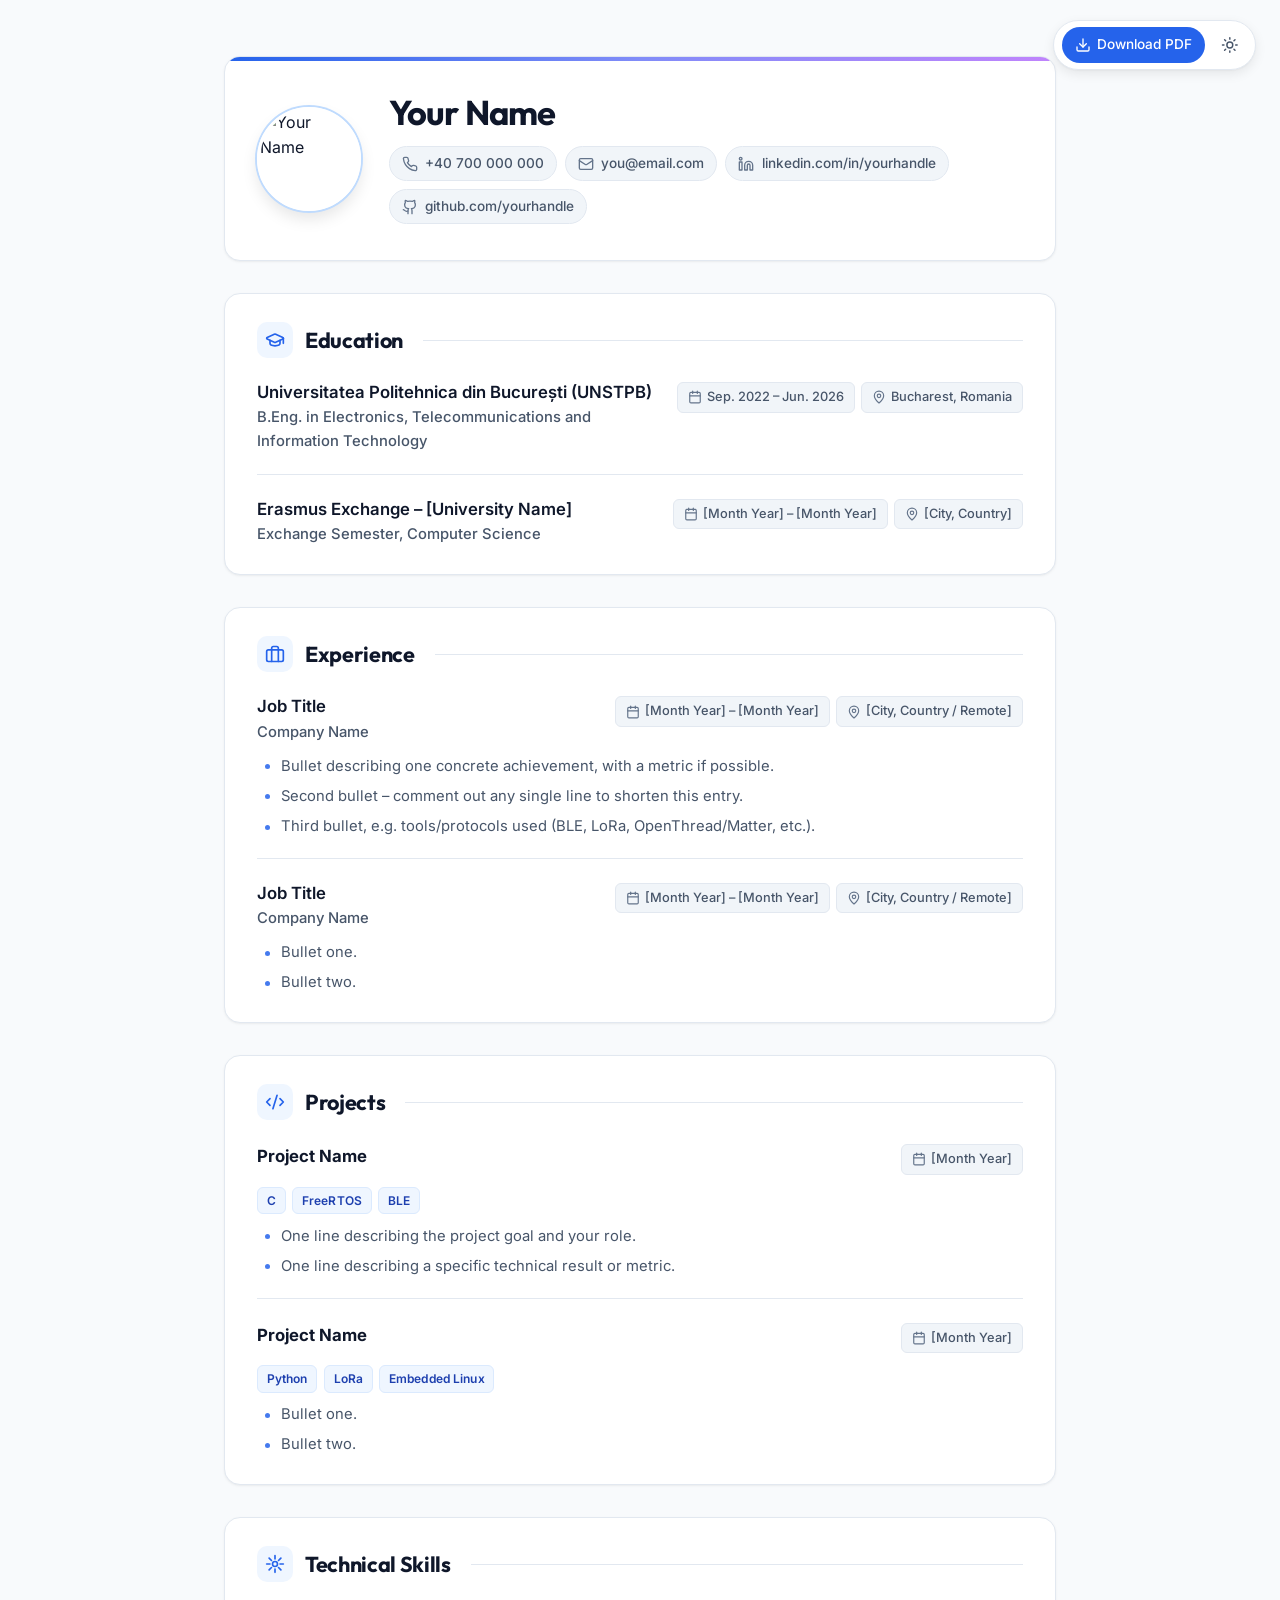
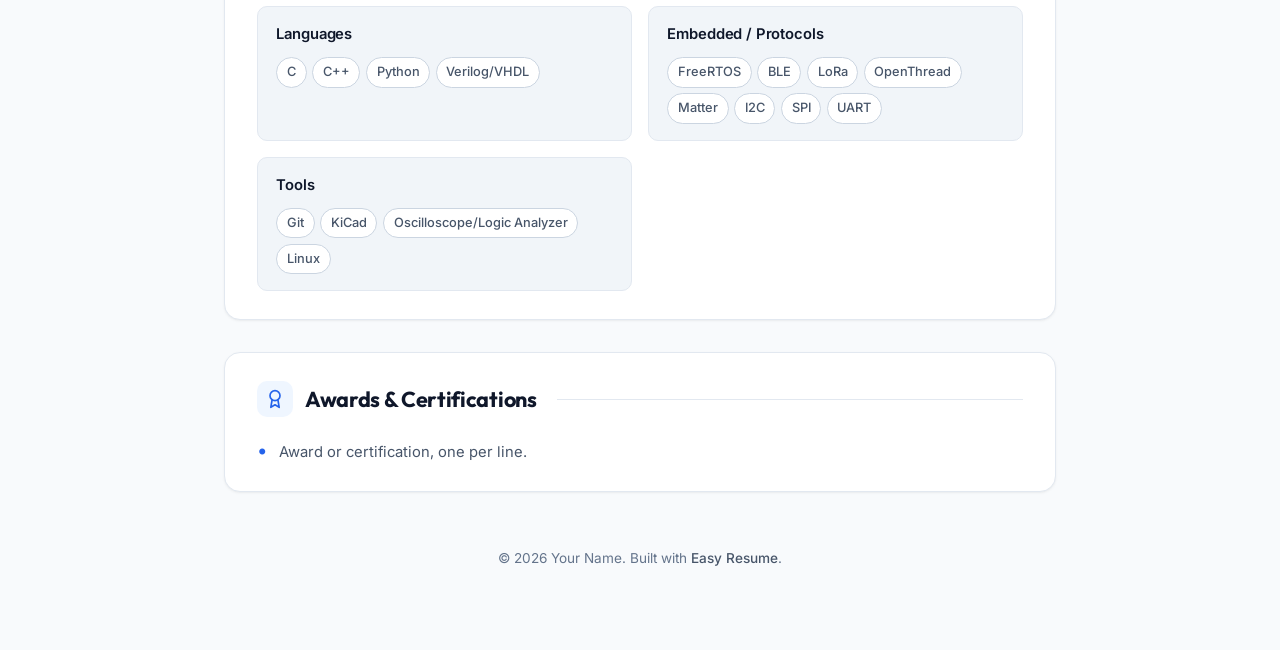
==== index.html @ dfebd338 "Test" ====
<!DOCTYPE html>
<html lang="en">
<head>
    <meta charset="UTF-8">
    <meta name="viewport" content="width=device-width, initial-scale=1.0">
    <title>Your Name &mdash; Portfolio &amp; Resume</title>
    <meta name="description" content="Resume and portfolio of Your Name">
    
    <!-- Google Fonts -->
    <link rel="preconnect" href="https://fonts.googleapis.com">
    <link rel="preconnect" href="https://fonts.gstatic.com" crossorigin>
    <link href="https://fonts.googleapis.com/css2?family=Inter:wght@300;400;500;600;700&family=Outfit:wght@500;600;700;800&display=swap" rel="stylesheet">
    
    <link rel="stylesheet" href="style.css">
</head>
<body>
    <a href="#main-content" class="skip-link">Skip to main content</a>
    
    <!-- Floating Action Toolbar -->
    <aside class="action-toolbar" aria-label="Page Actions">
        <a href="resume.pdf" class="action-btn pdf-btn" download aria-label="Download Resume PDF"><svg class="action-btn-icon" xmlns="http://www.w3.org/2000/svg" width="16" height="16" viewBox="0 0 24 24" fill="none" stroke="currentColor" stroke-width="2" stroke-linecap="round" stroke-linejoin="round" aria-hidden="true"><path d="M21 15v4a2 2 0 0 1-2 2H5a2 2 0 0 1-2-2v-4"/><polyline points="7 10 12 15 17 10"/><line x1="12" x2="12" y1="15" y2="3"/></svg><span>Download PDF</span></a><button id="theme-toggle" class="theme-toggle-btn" aria-label="Toggle Color Theme" title="Toggle dark/light theme">
        <svg class="theme-icon sun-icon" xmlns="http://www.w3.org/2000/svg" width="18" height="18" viewBox="0 0 24 24" fill="none" stroke="currentColor" stroke-width="2" stroke-linecap="round" stroke-linejoin="round" aria-hidden="true"><circle cx="12" cy="12" r="4"/><path d="M12 2v2"/><path d="M12 20v2"/><path d="m4.93 4.93 1.41 1.41"/><path d="m17.66 17.66 1.41 1.41"/><path d="M2 12h2"/><path d="M20 12h2"/><path d="m6.34 17.66-1.41 1.41"/><path d="m19.07 4.93-1.41 1.41"/></svg>
        <svg class="theme-icon moon-icon" xmlns="http://www.w3.org/2000/svg" width="18" height="18" viewBox="0 0 24 24" fill="none" stroke="currentColor" stroke-width="2" stroke-linecap="round" stroke-linejoin="round" aria-hidden="true"><path d="M12 3a6 6 0 0 0 9 9 9 9 0 1 1-9-9Z"/></svg>
    </button>
    </aside>

    <div class="portfolio-container">
        <!-- Hero Header -->
        <header class="portfolio-header">
            <div class="header-main">
                <div class="avatar-wrapper">
            <img src="photo.jpg" alt="Your Name" class="avatar-img" />
        </div>
                <div class="header-intro">
                    <h1 class="hero-name">Your Name</h1>
                    <div class="contact-badges-list">
                        <a href="tel:+40700000000" class="contact-pill" target="_blank" rel="noopener noreferrer"><svg class="icon" xmlns="http://www.w3.org/2000/svg" width="16" height="16" viewBox="0 0 24 24" fill="none" stroke="currentColor" stroke-width="2" stroke-linecap="round" stroke-linejoin="round" aria-hidden="true"><path d="M22 16.92v3a2 2 0 0 1-2.18 2 19.79 19.79 0 0 1-8.63-3.07 19.5 19.5 0 0 1-6-6 19.79 19.79 0 0 1-3.07-8.67A2 2 0 0 1 4.11 2h3a2 2 0 0 1 2 1.72 12.84 12.84 0 0 0 .7 2.81 2 2 0 0 1-.45 2.11L8.09 9.91a16 16 0 0 0 6 6l1.27-1.27a2 2 0 0 1 2.11-.45 12.84 12.84 0 0 0 2.81.7A2 2 0 0 1 22 16.92z"/></svg><span>+40 700 000 000</span></a>
        <a href="mailto:you@email.com" class="contact-pill" target="_blank" rel="noopener noreferrer"><svg class="icon" xmlns="http://www.w3.org/2000/svg" width="16" height="16" viewBox="0 0 24 24" fill="none" stroke="currentColor" stroke-width="2" stroke-linecap="round" stroke-linejoin="round" aria-hidden="true"><rect width="20" height="16" x="2" y="4" rx="2"/><path d="m22 7-8.97 5.7a1.94 1.94 0 0 1-2.06 0L2 7"/></svg><span>you@email.com</span></a>
        <a href="https://linkedin.com/in/yourhandle" class="contact-pill" target="_blank" rel="noopener noreferrer"><svg class="icon" xmlns="http://www.w3.org/2000/svg" width="16" height="16" viewBox="0 0 24 24" fill="none" stroke="currentColor" stroke-width="2" stroke-linecap="round" stroke-linejoin="round" aria-hidden="true"><path d="M16 8a6 6 0 0 1 6 6v7h-4v-7a2 2 0 0 0-2-2 2 2 0 0 0-2 2v7h-4v-7a6 6 0 0 1 6-6z"/><rect width="4" height="12" x="2" y="9"/><circle cx="4" cy="4" r="2"/></svg><span>linkedin.com/in/yourhandle</span></a>
        <a href="https://github.com/yourhandle" class="contact-pill" target="_blank" rel="noopener noreferrer"><svg class="icon" xmlns="http://www.w3.org/2000/svg" width="16" height="16" viewBox="0 0 24 24" fill="none" stroke="currentColor" stroke-width="2" stroke-linecap="round" stroke-linejoin="round" aria-hidden="true"><path d="M15 22v-4a4.8 4.8 0 0 0-1-3.5c3 0 6-2 6-5.5.08-1.25-.27-2.48-1-3.5.28-1.15.28-2.35 0-3.5 0 0-1 0-3 1.5-2.64-.5-5.36-.5-8 0C6 2 5 2 5 2c-.3 1.15-.3 2.35 0 3.5A5.403 5.403 0 0 0 4 9c0 3.5 3 5.5 6 5.5-.39.49-.68 1.05-.85 1.65-.17.6-.22 1.23-.15 1.85v4"/><path d="M9 18c-4.51 2-5-2-7-2"/></svg><span>github.com/yourhandle</span></a>
                    </div>
                </div>
            </div>
        </header>

        <!-- Main Resume Content -->
        <main id="main-content" class="portfolio-main">
            <section class="resume-section" id="education">
    <div class="section-title-wrapper">
        <div class="section-icon-box"><svg class="section-icon" xmlns="http://www.w3.org/2000/svg" width="20" height="20" viewBox="0 0 24 24" fill="none" stroke="currentColor" stroke-width="2" stroke-linecap="round" stroke-linejoin="round" aria-hidden="true"><path d="M21.42 10.922a1 1 0 0 0-.019-1.838L12.83 5.18a2 2 0 0 0-1.66 0L2.6 9.08a1 1 0 0 0 0 1.832l8.57 3.908a2 2 0 0 0 1.66 0z"/><path d="M22 10v6"/><path d="M6 12.5V16a6 3 0 0 0 12 0v-3.5"/></svg></div>
        <h2 class="section-heading">Education</h2>
        <div class="section-line"></div>
    </div>
    <div class="section-body">
        <article class="entry-card subheading-card">
        <div class="entry-header">
            <div class="entry-title-box">
                <h3 class="entry-title">Universitatea Politehnica din București (UNSTPB)</h3>
                <div class="entry-subtitle">B.Eng. in Electronics, Telecommunications and Information Technology</div>
            </div>
            <div class="entry-meta-box"><span class="meta-badge date-badge"><svg class="meta-icon" xmlns="http://www.w3.org/2000/svg" width="14" height="14" viewBox="0 0 24 24" fill="none" stroke="currentColor" stroke-width="2" stroke-linecap="round" stroke-linejoin="round" aria-hidden="true"><rect width="18" height="18" x="3" y="4" rx="2"/><path d="M3 10h18"/><path d="M8 2v4"/><path d="M16 2v4"/></svg><span>Sep. 2022 &ndash; Jun. 2026</span></span>
            <span class="meta-badge loc-badge"><svg class="meta-icon" xmlns="http://www.w3.org/2000/svg" width="14" height="14" viewBox="0 0 24 24" fill="none" stroke="currentColor" stroke-width="2" stroke-linecap="round" stroke-linejoin="round" aria-hidden="true"><path d="M20 10c0 4.993-5.539 10.193-7.399 11.799a1 1 0 0 1-1.202 0C9.539 20.193 4 14.993 4 10a8 8 0 0 1 16 0"/><circle cx="12" cy="10" r="3"/></svg><span>Bucharest, Romania</span></span></div>
        </div>
        
    </article>
    <article class="entry-card subheading-card">
        <div class="entry-header">
            <div class="entry-title-box">
                <h3 class="entry-title">Erasmus Exchange &ndash; [University Name]</h3>
                <div class="entry-subtitle">Exchange Semester, Computer Science</div>
            </div>
            <div class="entry-meta-box"><span class="meta-badge date-badge"><svg class="meta-icon" xmlns="http://www.w3.org/2000/svg" width="14" height="14" viewBox="0 0 24 24" fill="none" stroke="currentColor" stroke-width="2" stroke-linecap="round" stroke-linejoin="round" aria-hidden="true"><rect width="18" height="18" x="3" y="4" rx="2"/><path d="M3 10h18"/><path d="M8 2v4"/><path d="M16 2v4"/></svg><span>[Month Year] &ndash; [Month Year]</span></span>
            <span class="meta-badge loc-badge"><svg class="meta-icon" xmlns="http://www.w3.org/2000/svg" width="14" height="14" viewBox="0 0 24 24" fill="none" stroke="currentColor" stroke-width="2" stroke-linecap="round" stroke-linejoin="round" aria-hidden="true"><path d="M20 10c0 4.993-5.539 10.193-7.399 11.799a1 1 0 0 1-1.202 0C9.539 20.193 4 14.993 4 10a8 8 0 0 1 16 0"/><circle cx="12" cy="10" r="3"/></svg><span>[City, Country]</span></span></div>
        </div>
        
    </article>
    </div>
</section>

<section class="resume-section" id="experience">
    <div class="section-title-wrapper">
        <div class="section-icon-box"><svg class="section-icon" xmlns="http://www.w3.org/2000/svg" width="20" height="20" viewBox="0 0 24 24" fill="none" stroke="currentColor" stroke-width="2" stroke-linecap="round" stroke-linejoin="round" aria-hidden="true"><rect width="20" height="14" x="2" y="7" rx="2"/><path d="M16 21V5a2 2 0 0 0-2-2h-4a2 2 0 0 0-2 2v16"/></svg></div>
        <h2 class="section-heading">Experience</h2>
        <div class="section-line"></div>
    </div>
    <div class="section-body">
        <article class="entry-card subheading-card">
        <div class="entry-header">
            <div class="entry-title-box">
                <h3 class="entry-title">Job Title</h3>
                <div class="entry-subtitle">Company Name</div>
            </div>
            <div class="entry-meta-box"><span class="meta-badge date-badge"><svg class="meta-icon" xmlns="http://www.w3.org/2000/svg" width="14" height="14" viewBox="0 0 24 24" fill="none" stroke="currentColor" stroke-width="2" stroke-linecap="round" stroke-linejoin="round" aria-hidden="true"><rect width="18" height="18" x="3" y="4" rx="2"/><path d="M3 10h18"/><path d="M8 2v4"/><path d="M16 2v4"/></svg><span>[Month Year] &ndash; [Month Year]</span></span>
            <span class="meta-badge loc-badge"><svg class="meta-icon" xmlns="http://www.w3.org/2000/svg" width="14" height="14" viewBox="0 0 24 24" fill="none" stroke="currentColor" stroke-width="2" stroke-linecap="round" stroke-linejoin="round" aria-hidden="true"><path d="M20 10c0 4.993-5.539 10.193-7.399 11.799a1 1 0 0 1-1.202 0C9.539 20.193 4 14.993 4 10a8 8 0 0 1 16 0"/><circle cx="12" cy="10" r="3"/></svg><span>[City, Country / Remote]</span></span></div>
        </div>
        <ul class="bullet-list">
            <li>Bullet describing one concrete achievement, with a metric if possible.</li>
            <li>Second bullet &ndash; comment out any single line to shorten this entry.</li>
            <li>Third bullet, e.g. tools/protocols used (BLE, LoRa, OpenThread/Matter, etc.).</li>
        </ul>
    </article>
    <article class="entry-card subheading-card">
        <div class="entry-header">
            <div class="entry-title-box">
                <h3 class="entry-title">Job Title</h3>
                <div class="entry-subtitle">Company Name</div>
            </div>
            <div class="entry-meta-box"><span class="meta-badge date-badge"><svg class="meta-icon" xmlns="http://www.w3.org/2000/svg" width="14" height="14" viewBox="0 0 24 24" fill="none" stroke="currentColor" stroke-width="2" stroke-linecap="round" stroke-linejoin="round" aria-hidden="true"><rect width="18" height="18" x="3" y="4" rx="2"/><path d="M3 10h18"/><path d="M8 2v4"/><path d="M16 2v4"/></svg><span>[Month Year] &ndash; [Month Year]</span></span>
            <span class="meta-badge loc-badge"><svg class="meta-icon" xmlns="http://www.w3.org/2000/svg" width="14" height="14" viewBox="0 0 24 24" fill="none" stroke="currentColor" stroke-width="2" stroke-linecap="round" stroke-linejoin="round" aria-hidden="true"><path d="M20 10c0 4.993-5.539 10.193-7.399 11.799a1 1 0 0 1-1.202 0C9.539 20.193 4 14.993 4 10a8 8 0 0 1 16 0"/><circle cx="12" cy="10" r="3"/></svg><span>[City, Country / Remote]</span></span></div>
        </div>
        <ul class="bullet-list">
            <li>Bullet one.</li>
            <li>Bullet two.</li>
        </ul>
    </article>
    </div>
</section>

<section class="resume-section" id="projects">
    <div class="section-title-wrapper">
        <div class="section-icon-box"><svg class="section-icon" xmlns="http://www.w3.org/2000/svg" width="20" height="20" viewBox="0 0 24 24" fill="none" stroke="currentColor" stroke-width="2" stroke-linecap="round" stroke-linejoin="round" aria-hidden="true"><path d="m18 16 4-4-4-4"/><path d="m6 8-4 4 4 4"/><path d="m14.5 4-5 16"/></svg></div>
        <h2 class="section-heading">Projects</h2>
        <div class="section-line"></div>
    </div>
    <div class="section-body">
        <article class="entry-card project-card">
        <div class="entry-header">
            <div class="entry-title-box">
                <h3 class="project-title"><strong>Project Name</strong></h3>
                
            </div>
            <div class="entry-meta-box"><span class="meta-badge date-badge"><svg class="meta-icon" xmlns="http://www.w3.org/2000/svg" width="14" height="14" viewBox="0 0 24 24" fill="none" stroke="currentColor" stroke-width="2" stroke-linecap="round" stroke-linejoin="round" aria-hidden="true"><rect width="18" height="18" x="3" y="4" rx="2"/><path d="M3 10h18"/><path d="M8 2v4"/><path d="M16 2v4"/></svg><span>[Month Year]</span></span></div>
        </div>
        <div class="tech-tags"><span class="tech-pill">C</span><span class="tech-pill">FreeRTOS</span><span class="tech-pill">BLE</span></div>
        <ul class="bullet-list">
            <li>One line describing the project goal and your role.</li>
            <li>One line describing a specific technical result or metric.</li>
        </ul>
    </article>
    <article class="entry-card project-card">
        <div class="entry-header">
            <div class="entry-title-box">
                <h3 class="project-title"><strong>Project Name</strong></h3>
                
            </div>
            <div class="entry-meta-box"><span class="meta-badge date-badge"><svg class="meta-icon" xmlns="http://www.w3.org/2000/svg" width="14" height="14" viewBox="0 0 24 24" fill="none" stroke="currentColor" stroke-width="2" stroke-linecap="round" stroke-linejoin="round" aria-hidden="true"><rect width="18" height="18" x="3" y="4" rx="2"/><path d="M3 10h18"/><path d="M8 2v4"/><path d="M16 2v4"/></svg><span>[Month Year]</span></span></div>
        </div>
        <div class="tech-tags"><span class="tech-pill">Python</span><span class="tech-pill">LoRa</span><span class="tech-pill">Embedded Linux</span></div>
        <ul class="bullet-list">
            <li>Bullet one.</li>
            <li>Bullet two.</li>
        </ul>
    </article>
    </div>
</section>

<section class="resume-section" id="technical-skills">
    <div class="section-title-wrapper">
        <div class="section-icon-box"><svg class="section-icon" xmlns="http://www.w3.org/2000/svg" width="20" height="20" viewBox="0 0 24 24" fill="none" stroke="currentColor" stroke-width="2" stroke-linecap="round" stroke-linejoin="round" aria-hidden="true"><path d="M12 2v4"/><path d="m4.93 4.93 2.83 2.83"/><path d="M2 12h4"/><path d="m4.93 19.07 2.83-2.83"/><path d="M12 18v4"/><path d="m16.24 16.24 2.83 2.83"/><path d="M18 12h4"/><path d="m16.24 7.76 2.83-2.83"/><circle cx="12" cy="12" r="3"/></svg></div>
        <h2 class="section-heading">Technical Skills</h2>
        <div class="section-line"></div>
    </div>
    <div class="section-body">
        <div class="skills-grid">
        <div class="skill-category-card">
            <h3 class="skill-category-name">Languages</h3>
            <div class="skill-tags-group">
                <span class="skill-tag">C</span>
            <span class="skill-tag">C++</span>
            <span class="skill-tag">Python</span>
            <span class="skill-tag">Verilog/VHDL</span>
            </div>
        </div><div class="skill-category-card">
            <h3 class="skill-category-name">Embedded / Protocols</h3>
            <div class="skill-tags-group">
                <span class="skill-tag">FreeRTOS</span>
            <span class="skill-tag">BLE</span>
            <span class="skill-tag">LoRa</span>
            <span class="skill-tag">OpenThread</span>
            <span class="skill-tag">Matter</span>
            <span class="skill-tag">I2C</span>
            <span class="skill-tag">SPI</span>
            <span class="skill-tag">UART</span>
            </div>
        </div><div class="skill-category-card">
            <h3 class="skill-category-name">Tools</h3>
            <div class="skill-tags-group">
                <span class="skill-tag">Git</span>
            <span class="skill-tag">KiCad</span>
            <span class="skill-tag">Oscilloscope/Logic Analyzer</span>
            <span class="skill-tag">Linux</span>
            </div>
        </div>
    </div>
    </div>
</section>

<section class="resume-section" id="awards-amp-certifications">
    <div class="section-title-wrapper">
        <div class="section-icon-box"><svg class="section-icon" xmlns="http://www.w3.org/2000/svg" width="20" height="20" viewBox="0 0 24 24" fill="none" stroke="currentColor" stroke-width="2" stroke-linecap="round" stroke-linejoin="round" aria-hidden="true"><circle cx="12" cy="8" r="6"/><path d="M15.477 12.89 17 22l-5-3-5 3 1.523-9.11"/></svg></div>
        <h2 class="section-heading">Awards &amp; Certifications</h2>
        <div class="section-line"></div>
    </div>
    <div class="section-body">
        <div class="item-row">
        <div class="item-bullet-icon">&bull;</div>
        <div class="item-text">Award or certification, one per line.</div>
    </div>
    </div>
</section>
        </main>

        <!-- Footer -->
        <footer class="portfolio-footer">
            <p>&copy; <span id="year"></span> Your Name. Built with <a href="https://github.com/RaDu88253/easy-resume" target="_blank" rel="noopener noreferrer">Easy Resume</a>.</p>
        </footer>
    </div>

    <!-- Theme & Year Script -->
    <script>
        // Automatic Year
        document.getElementById('year').textContent = new Date().getFullYear();

        // Theme Toggle Script
        (function() {
            const toggleBtn = document.getElementById('theme-toggle');
            if (!toggleBtn) return;

            function getInitialTheme() {
                const saved = localStorage.getItem('theme');
                if (saved) return saved;
                return window.matchMedia('(prefers-color-scheme: dark)').matches ? 'dark' : 'light';
            }

            function applyTheme(theme) {
                if (theme === 'dark') {
                    document.documentElement.classList.add('dark-theme');
                    document.documentElement.classList.remove('light-theme');
                } else {
                    document.documentElement.classList.add('light-theme');
                    document.documentElement.classList.remove('dark-theme');
                }
                localStorage.setItem('theme', theme);
            }

            const current = getInitialTheme();
            applyTheme(current);

            toggleBtn.addEventListener('click', () => {
                const isDark = document.documentElement.classList.contains('dark-theme');
                applyTheme(isDark ? 'light' : 'dark');
            });

            // Listen for OS preference changes
            window.matchMedia('(prefers-color-scheme: dark)').addEventListener('change', (e) => {
                if (!localStorage.getItem('theme')) {
                    applyTheme(e.matches ? 'dark' : 'light');
                }
            });
        })();
    </script>
</body>
</html>
---- style.css ----
/* ==========================================================================
   Easy Resume - Modern Portfolio & Resume Stylesheet
   Responsive Design with Dark/Light Mode
   ========================================================================== */

/* --- CSS Design Tokens --- */
:root {
  /* Color Palette - Light Mode */
  --bg-page: #f8fafc;
  --bg-surface: #ffffff;
  --bg-surface-raised: #f1f5f9;
  --bg-subtle: #f8fafc;
  
  --text-primary: #0f172a;
  --text-secondary: #475569;
  --text-muted: #64748b;
  --text-inverse: #ffffff;
  
  --accent: #2563eb;
  --accent-hover: #1d4ed8;
  --accent-light: #eff6ff;
  --accent-border: #bfdbfe;
  
  --border-subtle: #e2e8f0;
  --border-strong: #cbd5e1;
  --divider: #e2e8f0;
  
  --badge-bg: #f1f5f9;
  --badge-text: #334155;
  --badge-border: #e2e8f0;
  
  --tag-bg: #eff6ff;
  --tag-text: #1e40af;
  --tag-border: #dbeafe;
  
  --card-shadow: 0 1px 3px 0 rgba(0, 0, 0, 0.05), 0 1px 2px -1px rgba(0, 0, 0, 0.05);
  --card-shadow-hover: 0 10px 15px -3px rgba(0, 0, 0, 0.08), 0 4px 6px -4px rgba(0, 0, 0, 0.04);
  --toolbar-shadow: 0 4px 12px rgba(0, 0, 0, 0.08), 0 1px 2px rgba(0, 0, 0, 0.04);
  
  /* Typography */
  --font-heading: 'Outfit', -apple-system, BlinkMacSystemFont, "Segoe UI", Roboto, sans-serif;
  --font-body: 'Inter', -apple-system, BlinkMacSystemFont, "Segoe UI", Roboto, sans-serif;
  --font-mono: ui-monospace, SFMono-Regular, Menlo, Monaco, Consolas, monospace;
  
  /* Layout & Sizing */
  --max-width: 880px;
  --radius-sm: 6px;
  --radius-md: 10px;
  --radius-lg: 16px;
  --radius-full: 9999px;
  
  /* Animation */
  --transition-fast: 150ms cubic-bezier(0.4, 0, 0.2, 1);
  --transition-normal: 250ms cubic-bezier(0.4, 0, 0.2, 1);
}

/* Color Palette - Dark Mode */
@media (prefers-color-scheme: dark) {
  :root:not(.light-theme) {
    --bg-page: #0b0f19;
    --bg-surface: #131b2e;
    --bg-surface-raised: #1e293b;
    --bg-subtle: #162035;
    
    --text-primary: #f8fafc;
    --text-secondary: #cbd5e1;
    --text-muted: #94a3b8;
    --text-inverse: #0f172a;
    
    --accent: #3b82f6;
    --accent-hover: #60a5fa;
    --accent-light: rgba(59, 130, 246, 0.15);
    --accent-border: rgba(59, 130, 246, 0.3);
    
    --border-subtle: #1e293b;
    --border-strong: #334155;
    --divider: #1e293b;
    
    --badge-bg: #1e293b;
    --badge-text: #cbd5e1;
    --badge-border: #334155;
    
    --tag-bg: rgba(59, 130, 246, 0.15);
    --tag-text: #93c5fd;
    --tag-border: rgba(59, 130, 246, 0.3);
    
    --card-shadow: 0 2px 4px rgba(0, 0, 0, 0.4);
    --card-shadow-hover: 0 12px 20px -4px rgba(0, 0, 0, 0.6);
    --toolbar-shadow: 0 4px 16px rgba(0, 0, 0, 0.5);
  }
}

html.dark-theme {
  --bg-page: #0b0f19;
  --bg-surface: #131b2e;
  --bg-surface-raised: #1e293b;
  --bg-subtle: #162035;
  
  --text-primary: #f8fafc;
  --text-secondary: #cbd5e1;
  --text-muted: #94a3b8;
  --text-inverse: #0f172a;
  
  --accent: #3b82f6;
  --accent-hover: #60a5fa;
  --accent-light: rgba(59, 130, 246, 0.15);
  --accent-border: rgba(59, 130, 246, 0.3);
  
  --border-subtle: #1e293b;
  --border-strong: #334155;
  --divider: #1e293b;
  
  --badge-bg: #1e293b;
  --badge-text: #cbd5e1;
  --badge-border: #334155;
  
  --tag-bg: rgba(59, 130, 246, 0.15);
  --tag-text: #93c5fd;
  --tag-border: rgba(59, 130, 246, 0.3);
  
  --card-shadow: 0 2px 4px rgba(0, 0, 0, 0.4);
  --card-shadow-hover: 0 12px 20px -4px rgba(0, 0, 0, 0.6);
  --toolbar-shadow: 0 4px 16px rgba(0, 0, 0, 0.5);
}

/* --- Base & Reset --- */
*, *::before, *::after {
  box-sizing: border-box;
  margin: 0;
  padding: 0;
}

html {
  font-size: 16px;
  scroll-behavior: smooth;
  -webkit-text-size-adjust: 100%;
}

body {
  font-family: var(--font-body);
  background-color: var(--bg-page);
  color: var(--text-primary);
  line-height: 1.6;
  min-height: 100vh;
  transition: background-color var(--transition-normal), color var(--transition-normal);
  -webkit-font-smoothing: antialiased;
  -moz-osx-font-smoothing: grayscale;
}

/* Skip link */
.skip-link {
  position: absolute;
  top: -50px;
  left: 1rem;
  background: var(--accent);
  color: var(--text-inverse);
  padding: 0.5rem 1rem;
  border-radius: var(--radius-sm);
  z-index: 100;
  font-weight: 600;
  transition: top var(--transition-fast);
  text-decoration: none;
}
.skip-link:focus {
  top: 1rem;
}

/* Focus styles */
:focus-visible {
  outline: 2px solid var(--accent);
  outline-offset: 3px;
}

/* --- Floating Action Toolbar --- */
.action-toolbar {
  position: fixed;
  top: 1.25rem;
  right: 1.5rem;
  display: flex;
  align-items: center;
  gap: 0.5rem;
  z-index: 50;
  background: var(--bg-surface);
  padding: 0.35rem 0.5rem;
  border-radius: var(--radius-full);
  border: 1px solid var(--border-subtle);
  box-shadow: var(--toolbar-shadow);
  backdrop-filter: blur(8px);
}

.action-btn, .theme-toggle-btn {
  display: inline-flex;
  align-items: center;
  justify-content: center;
  gap: 0.35rem;
  background: transparent;
  color: var(--text-secondary);
  border: 1px solid transparent;
  padding: 0.4rem 0.75rem;
  border-radius: var(--radius-full);
  font-family: var(--font-body);
  font-size: 0.85rem;
  font-weight: 500;
  cursor: pointer;
  text-decoration: none;
  transition: all var(--transition-fast);
}

.action-btn:hover, .theme-toggle-btn:hover {
  color: var(--text-primary);
  background: var(--bg-surface-raised);
}

.action-btn.pdf-btn {
  background: var(--accent);
  color: #ffffff;
}

.action-btn.pdf-btn:hover {
  background: var(--accent-hover);
  color: #ffffff;
}

.theme-toggle-btn {
  padding: 0.45rem;
  width: 34px;
  height: 34px;
  border-radius: 50%;
}

.theme-toggle-btn .sun-icon {
  display: block;
}
.theme-toggle-btn .moon-icon {
  display: none;
}

html.dark-theme .theme-toggle-btn .sun-icon {
  display: none;
}
html.dark-theme .theme-toggle-btn .moon-icon {
  display: block;
}

@media (prefers-color-scheme: dark) {
  :root:not(.light-theme) .theme-toggle-btn .sun-icon {
    display: none;
  }
  :root:not(.light-theme) .theme-toggle-btn .moon-icon {
    display: block;
  }
}

/* --- Container --- */
.portfolio-container {
  max-width: var(--max-width);
  margin: 0 auto;
  padding: 3.5rem 1.5rem 4rem;
}

/* --- Header / Hero Section --- */
.portfolio-header {
  background: var(--bg-surface);
  border: 1px solid var(--border-subtle);
  border-radius: var(--radius-lg);
  padding: 2.25rem 2rem;
  margin-bottom: 2rem;
  box-shadow: var(--card-shadow);
  position: relative;
  overflow: hidden;
}

.portfolio-header::before {
  content: "";
  position: absolute;
  top: 0;
  left: 0;
  right: 0;
  height: 4px;
  background: linear-gradient(90deg, var(--accent), #818cf8, #c084fc);
}

.header-main {
  display: flex;
  align-items: center;
  gap: 1.75rem;
}

.avatar-wrapper {
  flex-shrink: 0;
}

.avatar-img {
  width: 104px;
  height: 104px;
  border-radius: var(--radius-full);
  object-fit: cover;
  border: 3px solid var(--bg-surface);
  box-shadow: 0 0 0 2px var(--accent-border), 0 8px 16px rgba(0, 0, 0, 0.1);
  display: block;
}

.header-intro {
  flex: 1;
  min-width: 0;
}

.hero-name {
  font-family: var(--font-heading);
  font-size: 2.15rem;
  font-weight: 700;
  letter-spacing: -0.025em;
  color: var(--text-primary);
  line-height: 1.15;
  margin-bottom: 0.85rem;
}

.contact-badges-list {
  display: flex;
  flex-wrap: wrap;
  gap: 0.5rem;
  align-items: center;
}

.contact-pill {
  display: inline-flex;
  align-items: center;
  gap: 0.45rem;
  padding: 0.35rem 0.75rem;
  background: var(--badge-bg);
  color: var(--text-secondary);
  border: 1px solid var(--badge-border);
  border-radius: var(--radius-full);
  font-size: 0.85rem;
  font-weight: 500;
  text-decoration: none;
  transition: all var(--transition-fast);
}

.contact-pill:hover:not(.contact-static) {
  color: var(--accent);
  border-color: var(--accent-border);
  background: var(--accent-light);
  transform: translateY(-1px);
}

.contact-pill .icon {
  flex-shrink: 0;
  color: var(--text-muted);
  transition: color var(--transition-fast);
}

.contact-pill:hover .icon {
  color: var(--accent);
}

/* --- Sections --- */
.portfolio-main {
  display: flex;
  flex-direction: column;
  gap: 2rem;
}

.resume-section {
  background: var(--bg-surface);
  border: 1px solid var(--border-subtle);
  border-radius: var(--radius-lg);
  padding: 1.75rem 2rem;
  box-shadow: var(--card-shadow);
  transition: box-shadow var(--transition-fast);
}

.resume-section:hover {
  box-shadow: var(--card-shadow-hover);
}

.section-title-wrapper {
  display: flex;
  align-items: center;
  gap: 0.75rem;
  margin-bottom: 1.5rem;
}

.section-icon-box {
  display: flex;
  align-items: center;
  justify-content: center;
  width: 36px;
  height: 36px;
  border-radius: var(--radius-md);
  background: var(--accent-light);
  color: var(--accent);
  flex-shrink: 0;
}

.section-heading {
  font-family: var(--font-heading);
  font-size: 1.35rem;
  font-weight: 700;
  letter-spacing: -0.015em;
  color: var(--text-primary);
}

.section-line {
  flex: 1;
  height: 1px;
  background: var(--divider);
  margin-left: 0.5rem;
}

.section-body {
  display: flex;
  flex-direction: column;
  gap: 1.5rem;
}

/* --- Entry Cards (Subheading & Projects) --- */
.entry-card {
  display: flex;
  flex-direction: column;
  gap: 0.65rem;
  padding-bottom: 1.25rem;
  border-bottom: 1px solid var(--divider);
}

.entry-card:last-child {
  padding-bottom: 0;
  border-bottom: none;
}

.entry-header {
  display: flex;
  justify-content: space-between;
  align-items: flex-start;
  gap: 1rem;
  flex-wrap: wrap;
}

.entry-title-box {
  flex: 1;
  min-width: 240px;
}

.entry-title {
  font-size: 1.05rem;
  font-weight: 600;
  color: var(--text-primary);
  line-height: 1.3;
}

.project-title {
  font-size: 1.05rem;
  font-weight: 600;
  color: var(--text-primary);
  line-height: 1.3;
  display: inline-flex;
  align-items: center;
  gap: 0.5rem;
}

.entry-subtitle {
  font-size: 0.925rem;
  color: var(--text-secondary);
  font-weight: 500;
  margin-top: 0.15rem;
}

.entry-meta-box {
  display: flex;
  flex-wrap: wrap;
  gap: 0.4rem;
  align-items: center;
}

.meta-badge {
  display: inline-flex;
  align-items: center;
  gap: 0.35rem;
  padding: 0.25rem 0.6rem;
  border-radius: var(--radius-sm);
  font-size: 0.8rem;
  font-weight: 500;
  background: var(--badge-bg);
  color: var(--text-secondary);
  border: 1px solid var(--badge-border);
  white-space: nowrap;
}

.meta-icon {
  color: var(--text-muted);
}

/* --- Tech Stack Tags --- */
.tech-tags {
  display: flex;
  flex-wrap: wrap;
  gap: 0.4rem;
  margin-top: 0.1rem;
}

.tech-pill {
  display: inline-block;
  padding: 0.2rem 0.55rem;
  background: var(--tag-bg);
  color: var(--tag-text);
  border: 1px solid var(--tag-border);
  border-radius: var(--radius-sm);
  font-size: 0.75rem;
  font-weight: 600;
  letter-spacing: 0.01em;
}

.project-links {
  display: inline-flex;
  align-items: center;
  gap: 0.5rem;
  margin-left: 0.5rem;
}

.project-links a {
  color: var(--accent);
  text-decoration: none;
  font-size: 0.85rem;
  font-weight: 500;
}
.project-links a:hover {
  text-decoration: underline;
}

/* --- Bullet Lists --- */
.bullet-list {
  list-style: none;
  display: flex;
  flex-direction: column;
  gap: 0.45rem;
  padding-left: 0.25rem;
}

.bullet-list li {
  position: relative;
  padding-left: 1.25rem;
  font-size: 0.925rem;
  color: var(--text-secondary);
  line-height: 1.55;
}

.bullet-list li::before {
  content: "";
  position: absolute;
  left: 0.25rem;
  top: 0.65em;
  width: 5px;
  height: 5px;
  border-radius: 50%;
  background-color: var(--accent);
  opacity: 0.85;
}

.bullet-list li strong {
  color: var(--text-primary);
  font-weight: 600;
}

.bullet-list li a {
  color: var(--accent);
  text-decoration: underline;
  text-underline-offset: 2px;
}

/* --- Skills Section --- */
.skills-grid {
  display: grid;
  grid-template-columns: repeat(auto-fit, minmax(260px, 1fr));
  gap: 1rem;
}

.skill-category-card {
  background: var(--bg-surface-raised);
  border: 1px solid var(--border-subtle);
  border-radius: var(--radius-md);
  padding: 1rem 1.15rem;
  display: flex;
  flex-direction: column;
  gap: 0.65rem;
}

.skill-category-name {
  font-size: 0.925rem;
  font-weight: 600;
  color: var(--text-primary);
  letter-spacing: -0.01em;
}

.skill-tags-group {
  display: flex;
  flex-wrap: wrap;
  gap: 0.35rem;
}

.skill-tag {
  display: inline-block;
  padding: 0.25rem 0.6rem;
  background: var(--bg-surface);
  color: var(--text-secondary);
  border: 1px solid var(--border-strong);
  border-radius: var(--radius-full);
  font-size: 0.8rem;
  font-weight: 500;
  transition: all var(--transition-fast);
}

.skill-tag:hover {
  border-color: var(--accent-border);
  color: var(--accent);
  background: var(--accent-light);
  transform: translateY(-1px);
}

/* --- Standalone Item Rows (Awards/Certifications) --- */
.item-row {
  display: flex;
  align-items: flex-start;
  gap: 0.75rem;
  font-size: 0.925rem;
  color: var(--text-secondary);
}

.item-bullet-icon {
  color: var(--accent);
  font-size: 1.2rem;
  line-height: 1;
  flex-shrink: 0;
}

.item-text {
  flex: 1;
  line-height: 1.5;
}

.item-text strong {
  color: var(--text-primary);
}

.prose-block {
  font-size: 0.95rem;
  color: var(--text-secondary);
  line-height: 1.65;
}

/* Small Caps helper */
.small-caps {
  font-variant: small-caps;
  letter-spacing: 0.04em;
}

/* --- Footer --- */
.portfolio-footer {
  margin-top: 2.5rem;
  text-align: center;
  font-size: 0.85rem;
  color: var(--text-muted);
  padding: 1rem 0;
}

.portfolio-footer a {
  color: var(--text-secondary);
  text-decoration: none;
  font-weight: 500;
}

.portfolio-footer a:hover {
  color: var(--accent);
  text-decoration: underline;
}

/* --- Responsive Breakpoints --- */

/* Mobile Phones (max-width: 640px) */
@media (max-width: 640px) {
  .action-toolbar {
    top: auto;
    bottom: 1rem;
    right: 50%;
    transform: translateX(50%);
    box-shadow: 0 8px 24px rgba(0, 0, 0, 0.2);
  }

  .portfolio-container {
    padding: 1.5rem 1rem 5rem;
  }

  .portfolio-header {
    padding: 1.5rem 1.25rem;
  }

  .header-main {
    flex-direction: column;
    text-align: center;
    gap: 1.25rem;
  }

  .avatar-img {
    width: 88px;
    height: 88px;
    margin: 0 auto;
  }

  .hero-name {
    font-size: 1.75rem;
  }

  .contact-badges-list {
    justify-content: center;
  }

  .resume-section {
    padding: 1.35rem 1.15rem;
  }

  .entry-header {
    flex-direction: column;
    gap: 0.35rem;
  }

  .entry-title-box {
    min-width: 100%;
  }

  .skills-grid {
    grid-template-columns: 1fr;
  }
}

/* Tablet (641px - 860px) */
@media (min-width: 641px) and (max-width: 860px) {
  .portfolio-container {
    padding-top: 4.5rem;
  }
}
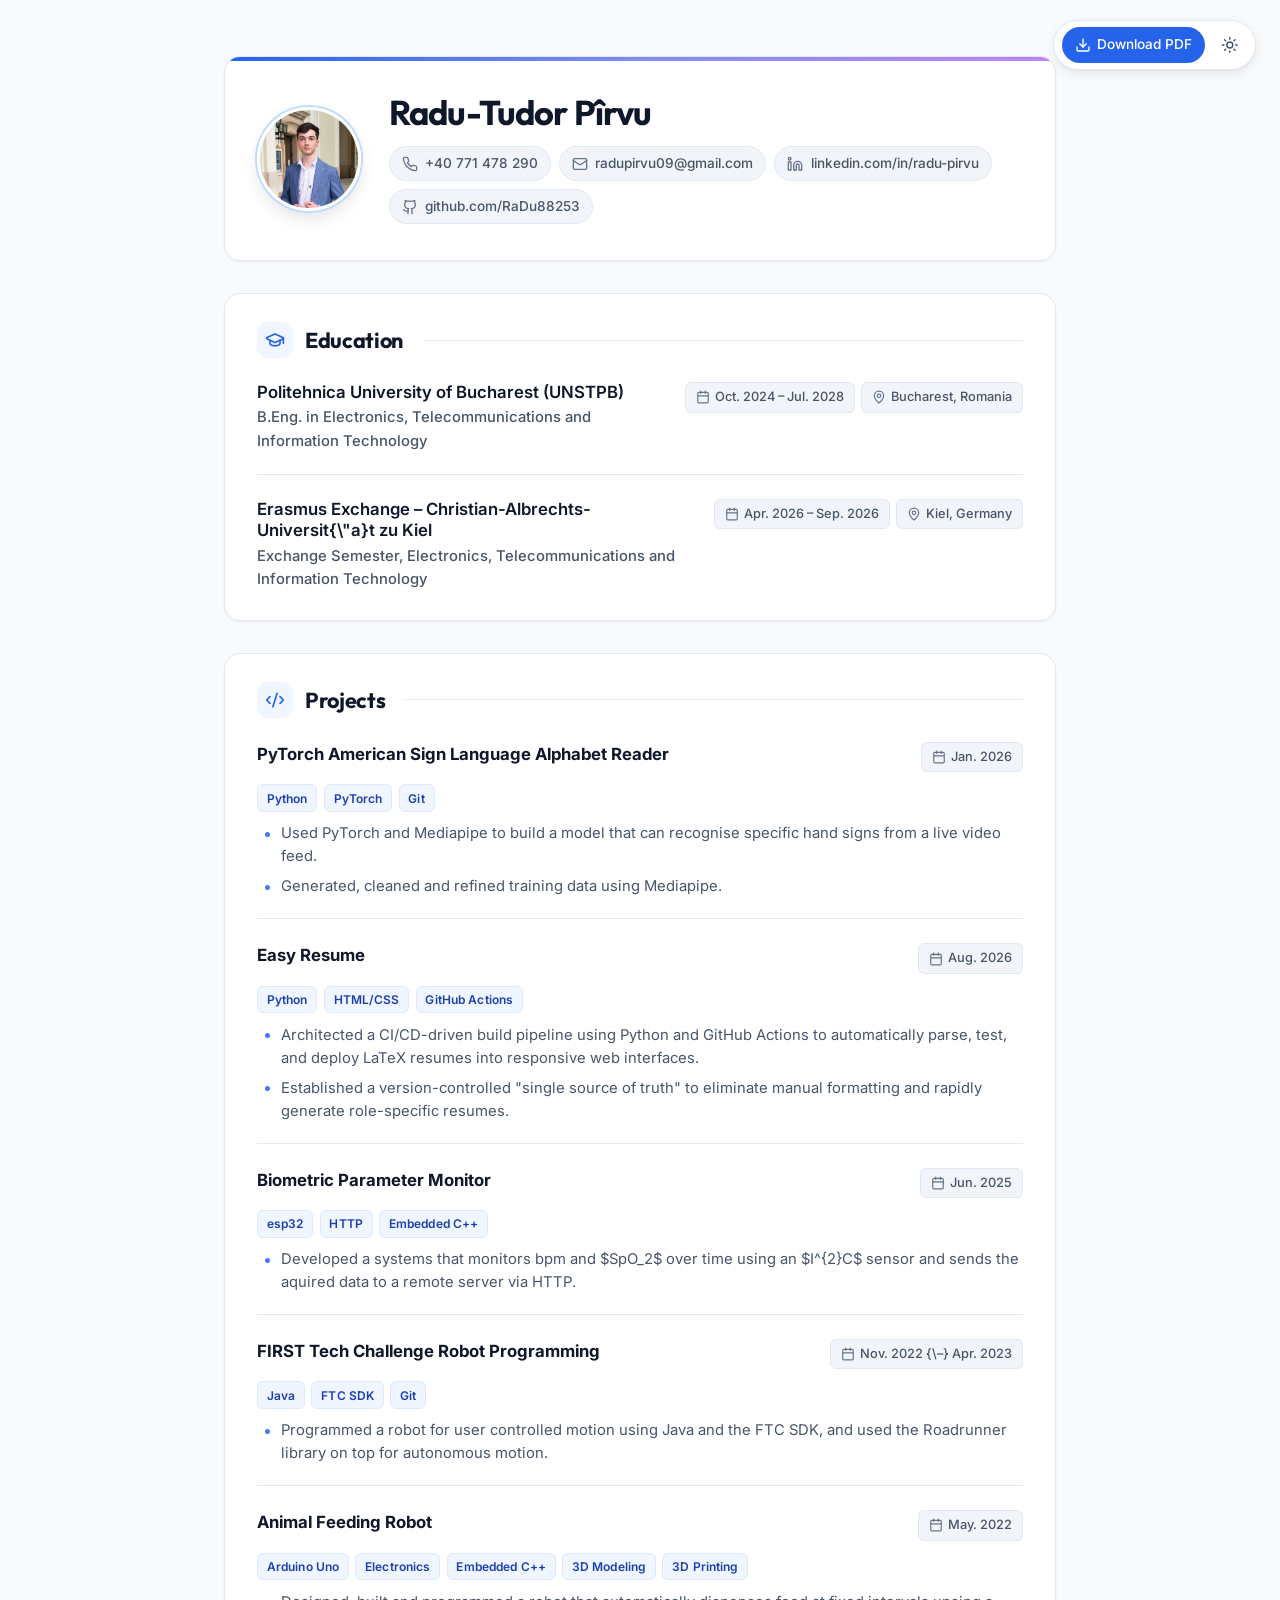
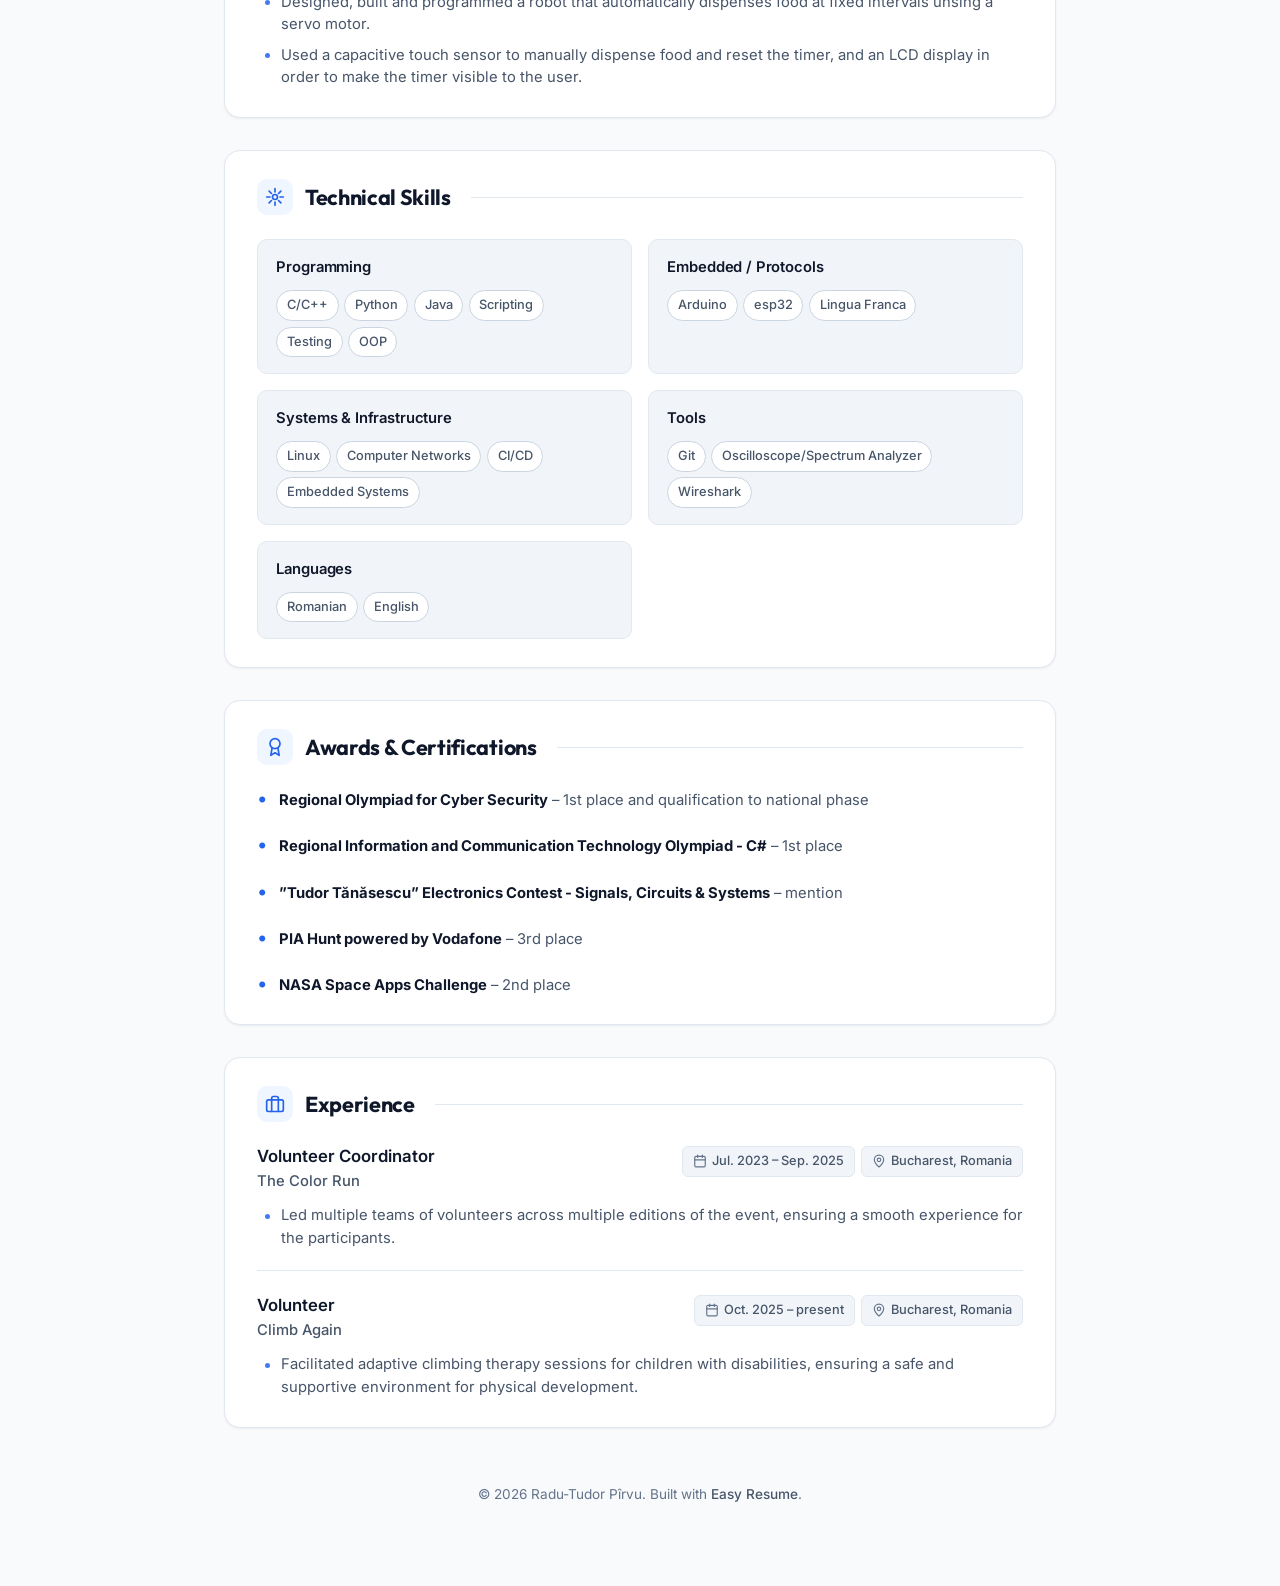
==== commit 03b2621f: "update 09.03.2026" ====
--- a/index.html
+++ b/index.html
@@ -3,8 +3,8 @@
 <head>
     <meta charset="UTF-8">
     <meta name="viewport" content="width=device-width, initial-scale=1.0">
-    <title>Your Name &mdash; Portfolio &amp; Resume</title>
-    <meta name="description" content="Resume and portfolio of Your Name">
+    <title>Radu-Tudor Pîrvu &mdash; Portfolio &amp; Resume</title>
+    <meta name="description" content="Resume and portfolio of Radu-Tudor Pîrvu">
     
     <!-- Google Fonts -->
     <link rel="preconnect" href="https://fonts.googleapis.com">
@@ -29,15 +29,15 @@
         <header class="portfolio-header">
             <div class="header-main">
                 <div class="avatar-wrapper">
-            <img src="photo.jpg" alt="Your Name" class="avatar-img" />
+            <img src="photo.jpg" alt="Radu-Tudor Pîrvu" class="avatar-img" onerror="this.onerror=null; this.parentElement.style.display='none';" />
         </div>
                 <div class="header-intro">
-                    <h1 class="hero-name">Your Name</h1>
+                    <h1 class="hero-name">Radu-Tudor Pîrvu</h1>
                     <div class="contact-badges-list">
-                        <a href="tel:+40700000000" class="contact-pill" target="_blank" rel="noopener noreferrer"><svg class="icon" xmlns="http://www.w3.org/2000/svg" width="16" height="16" viewBox="0 0 24 24" fill="none" stroke="currentColor" stroke-width="2" stroke-linecap="round" stroke-linejoin="round" aria-hidden="true"><path d="M22 16.92v3a2 2 0 0 1-2.18 2 19.79 19.79 0 0 1-8.63-3.07 19.5 19.5 0 0 1-6-6 19.79 19.79 0 0 1-3.07-8.67A2 2 0 0 1 4.11 2h3a2 2 0 0 1 2 1.72 12.84 12.84 0 0 0 .7 2.81 2 2 0 0 1-.45 2.11L8.09 9.91a16 16 0 0 0 6 6l1.27-1.27a2 2 0 0 1 2.11-.45 12.84 12.84 0 0 0 2.81.7A2 2 0 0 1 22 16.92z"/></svg><span>+40 700 000 000</span></a>
-        <a href="mailto:you@email.com" class="contact-pill" target="_blank" rel="noopener noreferrer"><svg class="icon" xmlns="http://www.w3.org/2000/svg" width="16" height="16" viewBox="0 0 24 24" fill="none" stroke="currentColor" stroke-width="2" stroke-linecap="round" stroke-linejoin="round" aria-hidden="true"><rect width="20" height="16" x="2" y="4" rx="2"/><path d="m22 7-8.97 5.7a1.94 1.94 0 0 1-2.06 0L2 7"/></svg><span>you@email.com</span></a>
-        <a href="https://linkedin.com/in/yourhandle" class="contact-pill" target="_blank" rel="noopener noreferrer"><svg class="icon" xmlns="http://www.w3.org/2000/svg" width="16" height="16" viewBox="0 0 24 24" fill="none" stroke="currentColor" stroke-width="2" stroke-linecap="round" stroke-linejoin="round" aria-hidden="true"><path d="M16 8a6 6 0 0 1 6 6v7h-4v-7a2 2 0 0 0-2-2 2 2 0 0 0-2 2v7h-4v-7a6 6 0 0 1 6-6z"/><rect width="4" height="12" x="2" y="9"/><circle cx="4" cy="4" r="2"/></svg><span>linkedin.com/in/yourhandle</span></a>
-        <a href="https://github.com/yourhandle" class="contact-pill" target="_blank" rel="noopener noreferrer"><svg class="icon" xmlns="http://www.w3.org/2000/svg" width="16" height="16" viewBox="0 0 24 24" fill="none" stroke="currentColor" stroke-width="2" stroke-linecap="round" stroke-linejoin="round" aria-hidden="true"><path d="M15 22v-4a4.8 4.8 0 0 0-1-3.5c3 0 6-2 6-5.5.08-1.25-.27-2.48-1-3.5.28-1.15.28-2.35 0-3.5 0 0-1 0-3 1.5-2.64-.5-5.36-.5-8 0C6 2 5 2 5 2c-.3 1.15-.3 2.35 0 3.5A5.403 5.403 0 0 0 4 9c0 3.5 3 5.5 6 5.5-.39.49-.68 1.05-.85 1.65-.17.6-.22 1.23-.15 1.85v4"/><path d="M9 18c-4.51 2-5-2-7-2"/></svg><span>github.com/yourhandle</span></a>
+                        <a href="tel:+40771478290" class="contact-pill" target="_blank" rel="noopener noreferrer"><svg class="icon" xmlns="http://www.w3.org/2000/svg" width="16" height="16" viewBox="0 0 24 24" fill="none" stroke="currentColor" stroke-width="2" stroke-linecap="round" stroke-linejoin="round" aria-hidden="true"><path d="M22 16.92v3a2 2 0 0 1-2.18 2 19.79 19.79 0 0 1-8.63-3.07 19.5 19.5 0 0 1-6-6 19.79 19.79 0 0 1-3.07-8.67A2 2 0 0 1 4.11 2h3a2 2 0 0 1 2 1.72 12.84 12.84 0 0 0 .7 2.81 2 2 0 0 1-.45 2.11L8.09 9.91a16 16 0 0 0 6 6l1.27-1.27a2 2 0 0 1 2.11-.45 12.84 12.84 0 0 0 2.81.7A2 2 0 0 1 22 16.92z"/></svg><span>+40 771 478 290</span></a>
+        <a href="mailto:radupirvu09@gmail.com" class="contact-pill" target="_blank" rel="noopener noreferrer"><svg class="icon" xmlns="http://www.w3.org/2000/svg" width="16" height="16" viewBox="0 0 24 24" fill="none" stroke="currentColor" stroke-width="2" stroke-linecap="round" stroke-linejoin="round" aria-hidden="true"><rect width="20" height="16" x="2" y="4" rx="2"/><path d="m22 7-8.97 5.7a1.94 1.94 0 0 1-2.06 0L2 7"/></svg><span>radupirvu09@gmail.com</span></a>
+        <a href="https://www.linkedin.com/in/radu-pirvu/" class="contact-pill" target="_blank" rel="noopener noreferrer"><svg class="icon" xmlns="http://www.w3.org/2000/svg" width="16" height="16" viewBox="0 0 24 24" fill="none" stroke="currentColor" stroke-width="2" stroke-linecap="round" stroke-linejoin="round" aria-hidden="true"><path d="M16 8a6 6 0 0 1 6 6v7h-4v-7a2 2 0 0 0-2-2 2 2 0 0 0-2 2v7h-4v-7a6 6 0 0 1 6-6z"/><rect width="4" height="12" x="2" y="9"/><circle cx="4" cy="4" r="2"/></svg><span>linkedin.com/in/radu-pirvu</span></a>
+        <a href="https://github.com/RaDu88253" class="contact-pill" target="_blank" rel="noopener noreferrer"><svg class="icon" xmlns="http://www.w3.org/2000/svg" width="16" height="16" viewBox="0 0 24 24" fill="none" stroke="currentColor" stroke-width="2" stroke-linecap="round" stroke-linejoin="round" aria-hidden="true"><path d="M15 22v-4a4.8 4.8 0 0 0-1-3.5c3 0 6-2 6-5.5.08-1.25-.27-2.48-1-3.5.28-1.15.28-2.35 0-3.5 0 0-1 0-3 1.5-2.64-.5-5.36-.5-8 0C6 2 5 2 5 2c-.3 1.15-.3 2.35 0 3.5A5.403 5.403 0 0 0 4 9c0 3.5 3 5.5 6 5.5-.39.49-.68 1.05-.85 1.65-.17.6-.22 1.23-.15 1.85v4"/><path d="M9 18c-4.51 2-5-2-7-2"/></svg><span>github.com/RaDu88253</span></a>
                     </div>
                 </div>
             </div>
@@ -55,10 +55,10 @@
         <article class="entry-card subheading-card">
         <div class="entry-header">
             <div class="entry-title-box">
-                <h3 class="entry-title">Universitatea Politehnica din București (UNSTPB)</h3>
+                <h3 class="entry-title">Politehnica University of Bucharest (UNSTPB)</h3>
                 <div class="entry-subtitle">B.Eng. in Electronics, Telecommunications and Information Technology</div>
             </div>
-            <div class="entry-meta-box"><span class="meta-badge date-badge"><svg class="meta-icon" xmlns="http://www.w3.org/2000/svg" width="14" height="14" viewBox="0 0 24 24" fill="none" stroke="currentColor" stroke-width="2" stroke-linecap="round" stroke-linejoin="round" aria-hidden="true"><rect width="18" height="18" x="3" y="4" rx="2"/><path d="M3 10h18"/><path d="M8 2v4"/><path d="M16 2v4"/></svg><span>Sep. 2022 &ndash; Jun. 2026</span></span>
+            <div class="entry-meta-box"><span class="meta-badge date-badge"><svg class="meta-icon" xmlns="http://www.w3.org/2000/svg" width="14" height="14" viewBox="0 0 24 24" fill="none" stroke="currentColor" stroke-width="2" stroke-linecap="round" stroke-linejoin="round" aria-hidden="true"><rect width="18" height="18" x="3" y="4" rx="2"/><path d="M3 10h18"/><path d="M8 2v4"/><path d="M16 2v4"/></svg><span>Oct. 2024 &ndash; Jul. 2028</span></span>
             <span class="meta-badge loc-badge"><svg class="meta-icon" xmlns="http://www.w3.org/2000/svg" width="14" height="14" viewBox="0 0 24 24" fill="none" stroke="currentColor" stroke-width="2" stroke-linecap="round" stroke-linejoin="round" aria-hidden="true"><path d="M20 10c0 4.993-5.539 10.193-7.399 11.799a1 1 0 0 1-1.202 0C9.539 20.193 4 14.993 4 10a8 8 0 0 1 16 0"/><circle cx="12" cy="10" r="3"/></svg><span>Bucharest, Romania</span></span></div>
         </div>
         
@@ -66,14 +66,173 @@
     <article class="entry-card subheading-card">
         <div class="entry-header">
             <div class="entry-title-box">
-                <h3 class="entry-title">Erasmus Exchange &ndash; [University Name]</h3>
-                <div class="entry-subtitle">Exchange Semester, Computer Science</div>
-            </div>
-            <div class="entry-meta-box"><span class="meta-badge date-badge"><svg class="meta-icon" xmlns="http://www.w3.org/2000/svg" width="14" height="14" viewBox="0 0 24 24" fill="none" stroke="currentColor" stroke-width="2" stroke-linecap="round" stroke-linejoin="round" aria-hidden="true"><rect width="18" height="18" x="3" y="4" rx="2"/><path d="M3 10h18"/><path d="M8 2v4"/><path d="M16 2v4"/></svg><span>[Month Year] &ndash; [Month Year]</span></span>
-            <span class="meta-badge loc-badge"><svg class="meta-icon" xmlns="http://www.w3.org/2000/svg" width="14" height="14" viewBox="0 0 24 24" fill="none" stroke="currentColor" stroke-width="2" stroke-linecap="round" stroke-linejoin="round" aria-hidden="true"><path d="M20 10c0 4.993-5.539 10.193-7.399 11.799a1 1 0 0 1-1.202 0C9.539 20.193 4 14.993 4 10a8 8 0 0 1 16 0"/><circle cx="12" cy="10" r="3"/></svg><span>[City, Country]</span></span></div>
+                <h3 class="entry-title">Erasmus Exchange &ndash; Christian-Albrechts-Universit{\"a}t zu Kiel</h3>
+                <div class="entry-subtitle">Exchange Semester, Electronics, Telecommunications and Information Technology</div>
+            </div>
+            <div class="entry-meta-box"><span class="meta-badge date-badge"><svg class="meta-icon" xmlns="http://www.w3.org/2000/svg" width="14" height="14" viewBox="0 0 24 24" fill="none" stroke="currentColor" stroke-width="2" stroke-linecap="round" stroke-linejoin="round" aria-hidden="true"><rect width="18" height="18" x="3" y="4" rx="2"/><path d="M3 10h18"/><path d="M8 2v4"/><path d="M16 2v4"/></svg><span>Apr. 2026 &ndash; Sep. 2026</span></span>
+            <span class="meta-badge loc-badge"><svg class="meta-icon" xmlns="http://www.w3.org/2000/svg" width="14" height="14" viewBox="0 0 24 24" fill="none" stroke="currentColor" stroke-width="2" stroke-linecap="round" stroke-linejoin="round" aria-hidden="true"><path d="M20 10c0 4.993-5.539 10.193-7.399 11.799a1 1 0 0 1-1.202 0C9.539 20.193 4 14.993 4 10a8 8 0 0 1 16 0"/><circle cx="12" cy="10" r="3"/></svg><span>Kiel, Germany</span></span></div>
         </div>
         
     </article>
+    </div>
+</section>
+
+<section class="resume-section" id="projects">
+    <div class="section-title-wrapper">
+        <div class="section-icon-box"><svg class="section-icon" xmlns="http://www.w3.org/2000/svg" width="20" height="20" viewBox="0 0 24 24" fill="none" stroke="currentColor" stroke-width="2" stroke-linecap="round" stroke-linejoin="round" aria-hidden="true"><path d="m18 16 4-4-4-4"/><path d="m6 8-4 4 4 4"/><path d="m14.5 4-5 16"/></svg></div>
+        <h2 class="section-heading">Projects</h2>
+        <div class="section-line"></div>
+    </div>
+    <div class="section-body">
+        <article class="entry-card project-card">
+        <div class="entry-header">
+            <div class="entry-title-box">
+                <h3 class="project-title"><strong>PyTorch American Sign Language Alphabet Reader</strong></h3>
+                
+            </div>
+            <div class="entry-meta-box"><span class="meta-badge date-badge"><svg class="meta-icon" xmlns="http://www.w3.org/2000/svg" width="14" height="14" viewBox="0 0 24 24" fill="none" stroke="currentColor" stroke-width="2" stroke-linecap="round" stroke-linejoin="round" aria-hidden="true"><rect width="18" height="18" x="3" y="4" rx="2"/><path d="M3 10h18"/><path d="M8 2v4"/><path d="M16 2v4"/></svg><span>Jan. 2026</span></span></div>
+        </div>
+        <div class="tech-tags"><span class="tech-pill">Python</span><span class="tech-pill">PyTorch</span><span class="tech-pill">Git</span></div>
+        <ul class="bullet-list">
+            <li>Used PyTorch and Mediapipe to build a model that can recognise specific hand signs from a live video feed.</li>
+            <li>Generated, cleaned and refined training data using Mediapipe.</li>
+        </ul>
+    </article>
+    <article class="entry-card project-card">
+        <div class="entry-header">
+            <div class="entry-title-box">
+                <h3 class="project-title"><strong>Easy Resume</strong></h3>
+                
+            </div>
+            <div class="entry-meta-box"><span class="meta-badge date-badge"><svg class="meta-icon" xmlns="http://www.w3.org/2000/svg" width="14" height="14" viewBox="0 0 24 24" fill="none" stroke="currentColor" stroke-width="2" stroke-linecap="round" stroke-linejoin="round" aria-hidden="true"><rect width="18" height="18" x="3" y="4" rx="2"/><path d="M3 10h18"/><path d="M8 2v4"/><path d="M16 2v4"/></svg><span>Aug. 2026</span></span></div>
+        </div>
+        <div class="tech-tags"><span class="tech-pill">Python</span><span class="tech-pill">HTML/CSS</span><span class="tech-pill">GitHub Actions</span></div>
+        <ul class="bullet-list">
+            <li>Architected a CI/CD-driven build pipeline using Python and GitHub Actions to automatically parse, test, and deploy LaTeX resumes into responsive web interfaces.</li>
+            <li>Established a version-controlled "single source of truth" to eliminate manual formatting and rapidly generate role-specific resumes.</li>
+        </ul>
+    </article>
+    <article class="entry-card project-card">
+        <div class="entry-header">
+            <div class="entry-title-box">
+                <h3 class="project-title"><strong>Biometric Parameter Monitor</strong></h3>
+                
+            </div>
+            <div class="entry-meta-box"><span class="meta-badge date-badge"><svg class="meta-icon" xmlns="http://www.w3.org/2000/svg" width="14" height="14" viewBox="0 0 24 24" fill="none" stroke="currentColor" stroke-width="2" stroke-linecap="round" stroke-linejoin="round" aria-hidden="true"><rect width="18" height="18" x="3" y="4" rx="2"/><path d="M3 10h18"/><path d="M8 2v4"/><path d="M16 2v4"/></svg><span>Jun. 2025</span></span></div>
+        </div>
+        <div class="tech-tags"><span class="tech-pill">esp32</span><span class="tech-pill">HTTP</span><span class="tech-pill">Embedded C++</span></div>
+        <ul class="bullet-list">
+            <li>Developed a systems that monitors bpm and $SpO_2$ over time using an $I^{2}C$ sensor and sends the aquired data to a remote server via HTTP.</li>
+        </ul>
+    </article>
+    <article class="entry-card project-card">
+        <div class="entry-header">
+            <div class="entry-title-box">
+                <h3 class="project-title"><strong>FIRST Tech Challenge Robot Programming</strong></h3>
+                
+            </div>
+            <div class="entry-meta-box"><span class="meta-badge date-badge"><svg class="meta-icon" xmlns="http://www.w3.org/2000/svg" width="14" height="14" viewBox="0 0 24 24" fill="none" stroke="currentColor" stroke-width="2" stroke-linecap="round" stroke-linejoin="round" aria-hidden="true"><rect width="18" height="18" x="3" y="4" rx="2"/><path d="M3 10h18"/><path d="M8 2v4"/><path d="M16 2v4"/></svg><span>Nov. 2022 {\&ndash;} Apr. 2023</span></span></div>
+        </div>
+        <div class="tech-tags"><span class="tech-pill">Java</span><span class="tech-pill">FTC SDK</span><span class="tech-pill">Git</span></div>
+        <ul class="bullet-list">
+            <li>Programmed a robot for user controlled motion using Java and the FTC SDK, and used the Roadrunner library on top for autonomous motion.</li>
+        </ul>
+    </article>
+    <article class="entry-card project-card">
+        <div class="entry-header">
+            <div class="entry-title-box">
+                <h3 class="project-title"><strong>Animal Feeding Robot</strong></h3>
+                
+            </div>
+            <div class="entry-meta-box"><span class="meta-badge date-badge"><svg class="meta-icon" xmlns="http://www.w3.org/2000/svg" width="14" height="14" viewBox="0 0 24 24" fill="none" stroke="currentColor" stroke-width="2" stroke-linecap="round" stroke-linejoin="round" aria-hidden="true"><rect width="18" height="18" x="3" y="4" rx="2"/><path d="M3 10h18"/><path d="M8 2v4"/><path d="M16 2v4"/></svg><span>May. 2022</span></span></div>
+        </div>
+        <div class="tech-tags"><span class="tech-pill">Arduino Uno</span><span class="tech-pill">Electronics</span><span class="tech-pill">Embedded C++</span><span class="tech-pill">3D Modeling</span><span class="tech-pill">3D Printing</span></div>
+        <ul class="bullet-list">
+            <li>Designed, built and programmed a robot that automatically dispenses food at fixed intervals unsing a servo motor.</li>
+            <li>Used a capacitive touch sensor to manually dispense food and reset the timer, and an LCD display in order to make the timer visible to the user.</li>
+        </ul>
+    </article>
+    </div>
+</section>
+
+<section class="resume-section" id="technical-skills">
+    <div class="section-title-wrapper">
+        <div class="section-icon-box"><svg class="section-icon" xmlns="http://www.w3.org/2000/svg" width="20" height="20" viewBox="0 0 24 24" fill="none" stroke="currentColor" stroke-width="2" stroke-linecap="round" stroke-linejoin="round" aria-hidden="true"><path d="M12 2v4"/><path d="m4.93 4.93 2.83 2.83"/><path d="M2 12h4"/><path d="m4.93 19.07 2.83-2.83"/><path d="M12 18v4"/><path d="m16.24 16.24 2.83 2.83"/><path d="M18 12h4"/><path d="m16.24 7.76 2.83-2.83"/><circle cx="12" cy="12" r="3"/></svg></div>
+        <h2 class="section-heading">Technical Skills</h2>
+        <div class="section-line"></div>
+    </div>
+    <div class="section-body">
+        <div class="skills-grid">
+        <div class="skill-category-card">
+            <h3 class="skill-category-name">Programming</h3>
+            <div class="skill-tags-group">
+                <span class="skill-tag">C/C++</span>
+            <span class="skill-tag">Python</span>
+            <span class="skill-tag">Java</span>
+            <span class="skill-tag">Scripting</span>
+            <span class="skill-tag">Testing</span>
+            <span class="skill-tag">OOP</span>
+            </div>
+        </div><div class="skill-category-card">
+            <h3 class="skill-category-name">Embedded / Protocols</h3>
+            <div class="skill-tags-group">
+                <span class="skill-tag">Arduino</span>
+            <span class="skill-tag">esp32</span>
+            <span class="skill-tag">Lingua Franca</span>
+            </div>
+        </div><div class="skill-category-card">
+            <h3 class="skill-category-name">Systems &amp; Infrastructure</h3>
+            <div class="skill-tags-group">
+                <span class="skill-tag">Linux</span>
+            <span class="skill-tag">Computer Networks</span>
+            <span class="skill-tag">CI/CD</span>
+            <span class="skill-tag">Embedded Systems</span>
+            </div>
+        </div><div class="skill-category-card">
+            <h3 class="skill-category-name">Tools</h3>
+            <div class="skill-tags-group">
+                <span class="skill-tag">Git</span>
+            <span class="skill-tag">Oscilloscope/Spectrum Analyzer</span>
+            <span class="skill-tag">Wireshark</span>
+            </div>
+        </div><div class="skill-category-card">
+            <h3 class="skill-category-name">Languages</h3>
+            <div class="skill-tags-group">
+                <span class="skill-tag">Romanian</span>
+            <span class="skill-tag">English</span>
+            </div>
+        </div>
+    </div>
+    </div>
+</section>
+
+<section class="resume-section" id="awards-amp-certifications">
+    <div class="section-title-wrapper">
+        <div class="section-icon-box"><svg class="section-icon" xmlns="http://www.w3.org/2000/svg" width="20" height="20" viewBox="0 0 24 24" fill="none" stroke="currentColor" stroke-width="2" stroke-linecap="round" stroke-linejoin="round" aria-hidden="true"><circle cx="12" cy="8" r="6"/><path d="M15.477 12.89 17 22l-5-3-5 3 1.523-9.11"/></svg></div>
+        <h2 class="section-heading">Awards &amp; Certifications</h2>
+        <div class="section-line"></div>
+    </div>
+    <div class="section-body">
+        <div class="item-row">
+        <div class="item-bullet-icon">&bull;</div>
+        <div class="item-text"><strong>Regional Olympiad for Cyber Security</strong> &ndash; 1st place and qualification to national phase</div>
+    </div>
+    <div class="item-row">
+        <div class="item-bullet-icon">&bull;</div>
+        <div class="item-text"><strong>Regional Information and Communication Technology Olympiad - C#</strong> &ndash; 1st place</div>
+    </div>
+    <div class="item-row">
+        <div class="item-bullet-icon">&bull;</div>
+        <div class="item-text"><strong>”Tudor Tănăsescu” Electronics Contest - Signals, Circuits &amp; Systems</strong> &ndash; mention</div>
+    </div>
+    <div class="item-row">
+        <div class="item-bullet-icon">&bull;</div>
+        <div class="item-text"><strong>PIA Hunt powered by Vodafone</strong> &ndash; 3rd place</div>
+    </div>
+    <div class="item-row">
+        <div class="item-bullet-icon">&bull;</div>
+        <div class="item-text"><strong>NASA Space Apps Challenge</strong> &ndash; 2nd place</div>
+    </div>
     </div>
 </section>
 
@@ -87,132 +246,36 @@
         <article class="entry-card subheading-card">
         <div class="entry-header">
             <div class="entry-title-box">
-                <h3 class="entry-title">Job Title</h3>
-                <div class="entry-subtitle">Company Name</div>
-            </div>
-            <div class="entry-meta-box"><span class="meta-badge date-badge"><svg class="meta-icon" xmlns="http://www.w3.org/2000/svg" width="14" height="14" viewBox="0 0 24 24" fill="none" stroke="currentColor" stroke-width="2" stroke-linecap="round" stroke-linejoin="round" aria-hidden="true"><rect width="18" height="18" x="3" y="4" rx="2"/><path d="M3 10h18"/><path d="M8 2v4"/><path d="M16 2v4"/></svg><span>[Month Year] &ndash; [Month Year]</span></span>
-            <span class="meta-badge loc-badge"><svg class="meta-icon" xmlns="http://www.w3.org/2000/svg" width="14" height="14" viewBox="0 0 24 24" fill="none" stroke="currentColor" stroke-width="2" stroke-linecap="round" stroke-linejoin="round" aria-hidden="true"><path d="M20 10c0 4.993-5.539 10.193-7.399 11.799a1 1 0 0 1-1.202 0C9.539 20.193 4 14.993 4 10a8 8 0 0 1 16 0"/><circle cx="12" cy="10" r="3"/></svg><span>[City, Country / Remote]</span></span></div>
-        </div>
-        <ul class="bullet-list">
-            <li>Bullet describing one concrete achievement, with a metric if possible.</li>
-            <li>Second bullet &ndash; comment out any single line to shorten this entry.</li>
-            <li>Third bullet, e.g. tools/protocols used (BLE, LoRa, OpenThread/Matter, etc.).</li>
+                <h3 class="entry-title">Volunteer Coordinator</h3>
+                <div class="entry-subtitle">The Color Run</div>
+            </div>
+            <div class="entry-meta-box"><span class="meta-badge date-badge"><svg class="meta-icon" xmlns="http://www.w3.org/2000/svg" width="14" height="14" viewBox="0 0 24 24" fill="none" stroke="currentColor" stroke-width="2" stroke-linecap="round" stroke-linejoin="round" aria-hidden="true"><rect width="18" height="18" x="3" y="4" rx="2"/><path d="M3 10h18"/><path d="M8 2v4"/><path d="M16 2v4"/></svg><span>Jul. 2023 &ndash; Sep. 2025</span></span>
+            <span class="meta-badge loc-badge"><svg class="meta-icon" xmlns="http://www.w3.org/2000/svg" width="14" height="14" viewBox="0 0 24 24" fill="none" stroke="currentColor" stroke-width="2" stroke-linecap="round" stroke-linejoin="round" aria-hidden="true"><path d="M20 10c0 4.993-5.539 10.193-7.399 11.799a1 1 0 0 1-1.202 0C9.539 20.193 4 14.993 4 10a8 8 0 0 1 16 0"/><circle cx="12" cy="10" r="3"/></svg><span>Bucharest, Romania</span></span></div>
+        </div>
+        <ul class="bullet-list">
+            <li>Led multiple teams of volunteers across multiple editions of the event, ensuring a smooth experience for the participants.</li>
         </ul>
     </article>
     <article class="entry-card subheading-card">
         <div class="entry-header">
             <div class="entry-title-box">
-                <h3 class="entry-title">Job Title</h3>
-                <div class="entry-subtitle">Company Name</div>
-            </div>
-            <div class="entry-meta-box"><span class="meta-badge date-badge"><svg class="meta-icon" xmlns="http://www.w3.org/2000/svg" width="14" height="14" viewBox="0 0 24 24" fill="none" stroke="currentColor" stroke-width="2" stroke-linecap="round" stroke-linejoin="round" aria-hidden="true"><rect width="18" height="18" x="3" y="4" rx="2"/><path d="M3 10h18"/><path d="M8 2v4"/><path d="M16 2v4"/></svg><span>[Month Year] &ndash; [Month Year]</span></span>
-            <span class="meta-badge loc-badge"><svg class="meta-icon" xmlns="http://www.w3.org/2000/svg" width="14" height="14" viewBox="0 0 24 24" fill="none" stroke="currentColor" stroke-width="2" stroke-linecap="round" stroke-linejoin="round" aria-hidden="true"><path d="M20 10c0 4.993-5.539 10.193-7.399 11.799a1 1 0 0 1-1.202 0C9.539 20.193 4 14.993 4 10a8 8 0 0 1 16 0"/><circle cx="12" cy="10" r="3"/></svg><span>[City, Country / Remote]</span></span></div>
-        </div>
-        <ul class="bullet-list">
-            <li>Bullet one.</li>
-            <li>Bullet two.</li>
-        </ul>
-    </article>
-    </div>
-</section>
-
-<section class="resume-section" id="projects">
-    <div class="section-title-wrapper">
-        <div class="section-icon-box"><svg class="section-icon" xmlns="http://www.w3.org/2000/svg" width="20" height="20" viewBox="0 0 24 24" fill="none" stroke="currentColor" stroke-width="2" stroke-linecap="round" stroke-linejoin="round" aria-hidden="true"><path d="m18 16 4-4-4-4"/><path d="m6 8-4 4 4 4"/><path d="m14.5 4-5 16"/></svg></div>
-        <h2 class="section-heading">Projects</h2>
-        <div class="section-line"></div>
-    </div>
-    <div class="section-body">
-        <article class="entry-card project-card">
-        <div class="entry-header">
-            <div class="entry-title-box">
-                <h3 class="project-title"><strong>Project Name</strong></h3>
-                
-            </div>
-            <div class="entry-meta-box"><span class="meta-badge date-badge"><svg class="meta-icon" xmlns="http://www.w3.org/2000/svg" width="14" height="14" viewBox="0 0 24 24" fill="none" stroke="currentColor" stroke-width="2" stroke-linecap="round" stroke-linejoin="round" aria-hidden="true"><rect width="18" height="18" x="3" y="4" rx="2"/><path d="M3 10h18"/><path d="M8 2v4"/><path d="M16 2v4"/></svg><span>[Month Year]</span></span></div>
-        </div>
-        <div class="tech-tags"><span class="tech-pill">C</span><span class="tech-pill">FreeRTOS</span><span class="tech-pill">BLE</span></div>
-        <ul class="bullet-list">
-            <li>One line describing the project goal and your role.</li>
-            <li>One line describing a specific technical result or metric.</li>
-        </ul>
-    </article>
-    <article class="entry-card project-card">
-        <div class="entry-header">
-            <div class="entry-title-box">
-                <h3 class="project-title"><strong>Project Name</strong></h3>
-                
-            </div>
-            <div class="entry-meta-box"><span class="meta-badge date-badge"><svg class="meta-icon" xmlns="http://www.w3.org/2000/svg" width="14" height="14" viewBox="0 0 24 24" fill="none" stroke="currentColor" stroke-width="2" stroke-linecap="round" stroke-linejoin="round" aria-hidden="true"><rect width="18" height="18" x="3" y="4" rx="2"/><path d="M3 10h18"/><path d="M8 2v4"/><path d="M16 2v4"/></svg><span>[Month Year]</span></span></div>
-        </div>
-        <div class="tech-tags"><span class="tech-pill">Python</span><span class="tech-pill">LoRa</span><span class="tech-pill">Embedded Linux</span></div>
-        <ul class="bullet-list">
-            <li>Bullet one.</li>
-            <li>Bullet two.</li>
-        </ul>
-    </article>
-    </div>
-</section>
-
-<section class="resume-section" id="technical-skills">
-    <div class="section-title-wrapper">
-        <div class="section-icon-box"><svg class="section-icon" xmlns="http://www.w3.org/2000/svg" width="20" height="20" viewBox="0 0 24 24" fill="none" stroke="currentColor" stroke-width="2" stroke-linecap="round" stroke-linejoin="round" aria-hidden="true"><path d="M12 2v4"/><path d="m4.93 4.93 2.83 2.83"/><path d="M2 12h4"/><path d="m4.93 19.07 2.83-2.83"/><path d="M12 18v4"/><path d="m16.24 16.24 2.83 2.83"/><path d="M18 12h4"/><path d="m16.24 7.76 2.83-2.83"/><circle cx="12" cy="12" r="3"/></svg></div>
-        <h2 class="section-heading">Technical Skills</h2>
-        <div class="section-line"></div>
-    </div>
-    <div class="section-body">
-        <div class="skills-grid">
-        <div class="skill-category-card">
-            <h3 class="skill-category-name">Languages</h3>
-            <div class="skill-tags-group">
-                <span class="skill-tag">C</span>
-            <span class="skill-tag">C++</span>
-            <span class="skill-tag">Python</span>
-            <span class="skill-tag">Verilog/VHDL</span>
-            </div>
-        </div><div class="skill-category-card">
-            <h3 class="skill-category-name">Embedded / Protocols</h3>
-            <div class="skill-tags-group">
-                <span class="skill-tag">FreeRTOS</span>
-            <span class="skill-tag">BLE</span>
-            <span class="skill-tag">LoRa</span>
-            <span class="skill-tag">OpenThread</span>
-            <span class="skill-tag">Matter</span>
-            <span class="skill-tag">I2C</span>
-            <span class="skill-tag">SPI</span>
-            <span class="skill-tag">UART</span>
-            </div>
-        </div><div class="skill-category-card">
-            <h3 class="skill-category-name">Tools</h3>
-            <div class="skill-tags-group">
-                <span class="skill-tag">Git</span>
-            <span class="skill-tag">KiCad</span>
-            <span class="skill-tag">Oscilloscope/Logic Analyzer</span>
-            <span class="skill-tag">Linux</span>
-            </div>
-        </div>
-    </div>
-    </div>
-</section>
-
-<section class="resume-section" id="awards-amp-certifications">
-    <div class="section-title-wrapper">
-        <div class="section-icon-box"><svg class="section-icon" xmlns="http://www.w3.org/2000/svg" width="20" height="20" viewBox="0 0 24 24" fill="none" stroke="currentColor" stroke-width="2" stroke-linecap="round" stroke-linejoin="round" aria-hidden="true"><circle cx="12" cy="8" r="6"/><path d="M15.477 12.89 17 22l-5-3-5 3 1.523-9.11"/></svg></div>
-        <h2 class="section-heading">Awards &amp; Certifications</h2>
-        <div class="section-line"></div>
-    </div>
-    <div class="section-body">
-        <div class="item-row">
-        <div class="item-bullet-icon">&bull;</div>
-        <div class="item-text">Award or certification, one per line.</div>
-    </div>
+                <h3 class="entry-title">Volunteer</h3>
+                <div class="entry-subtitle">Climb Again</div>
+            </div>
+            <div class="entry-meta-box"><span class="meta-badge date-badge"><svg class="meta-icon" xmlns="http://www.w3.org/2000/svg" width="14" height="14" viewBox="0 0 24 24" fill="none" stroke="currentColor" stroke-width="2" stroke-linecap="round" stroke-linejoin="round" aria-hidden="true"><rect width="18" height="18" x="3" y="4" rx="2"/><path d="M3 10h18"/><path d="M8 2v4"/><path d="M16 2v4"/></svg><span>Oct. 2025 &ndash; present</span></span>
+            <span class="meta-badge loc-badge"><svg class="meta-icon" xmlns="http://www.w3.org/2000/svg" width="14" height="14" viewBox="0 0 24 24" fill="none" stroke="currentColor" stroke-width="2" stroke-linecap="round" stroke-linejoin="round" aria-hidden="true"><path d="M20 10c0 4.993-5.539 10.193-7.399 11.799a1 1 0 0 1-1.202 0C9.539 20.193 4 14.993 4 10a8 8 0 0 1 16 0"/><circle cx="12" cy="10" r="3"/></svg><span>Bucharest, Romania</span></span></div>
+        </div>
+        <ul class="bullet-list">
+            <li>Facilitated adaptive climbing therapy sessions for children with disabilities, ensuring a safe and supportive environment for physical development.</li>
+        </ul>
+    </article>
     </div>
 </section>
         </main>
 
         <!-- Footer -->
         <footer class="portfolio-footer">
-            <p>&copy; <span id="year"></span> Your Name. Built with <a href="https://github.com/RaDu88253/easy-resume" target="_blank" rel="noopener noreferrer">Easy Resume</a>.</p>
+            <p>&copy; <span id="year"></span> Radu-Tudor Pîrvu. Built with <a href="https://github.com/RaDu88253/easy-resume" target="_blank" rel="noopener noreferrer">Easy Resume</a>.</p>
         </footer>
     </div>
 
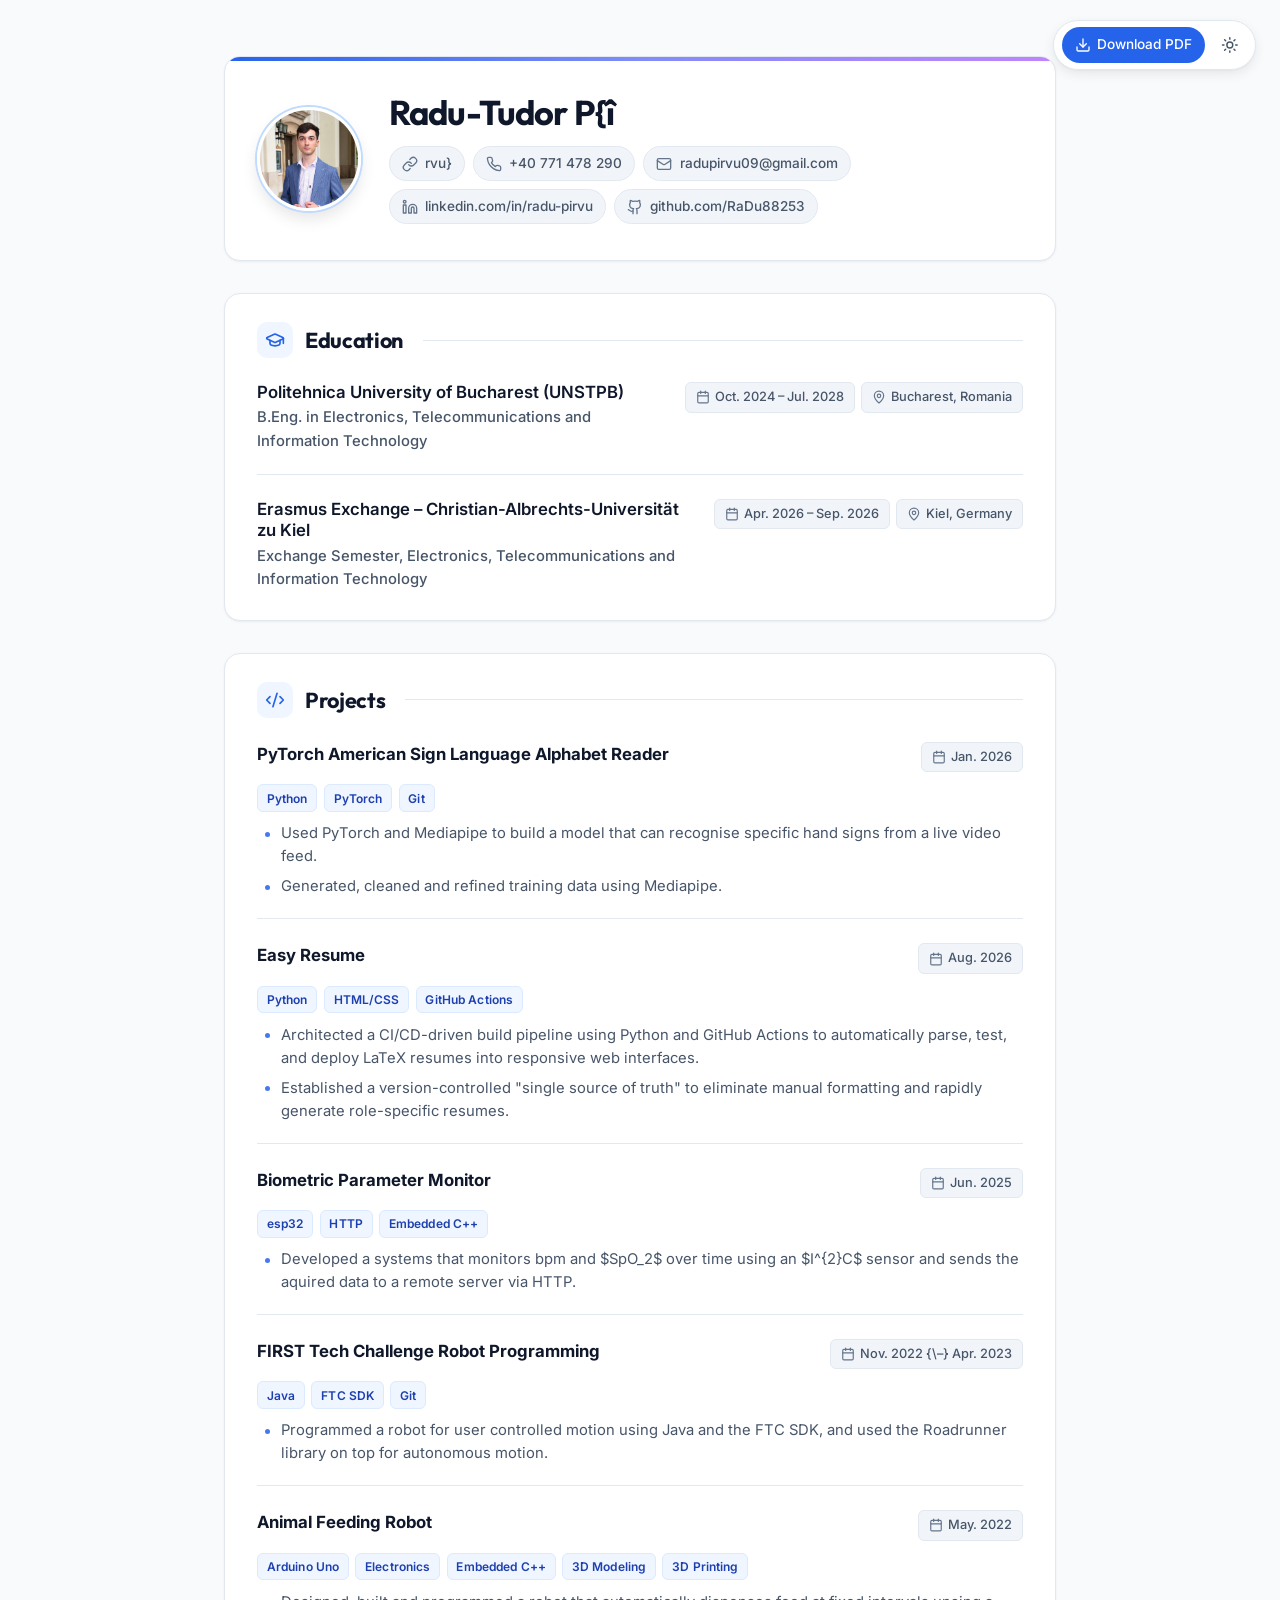
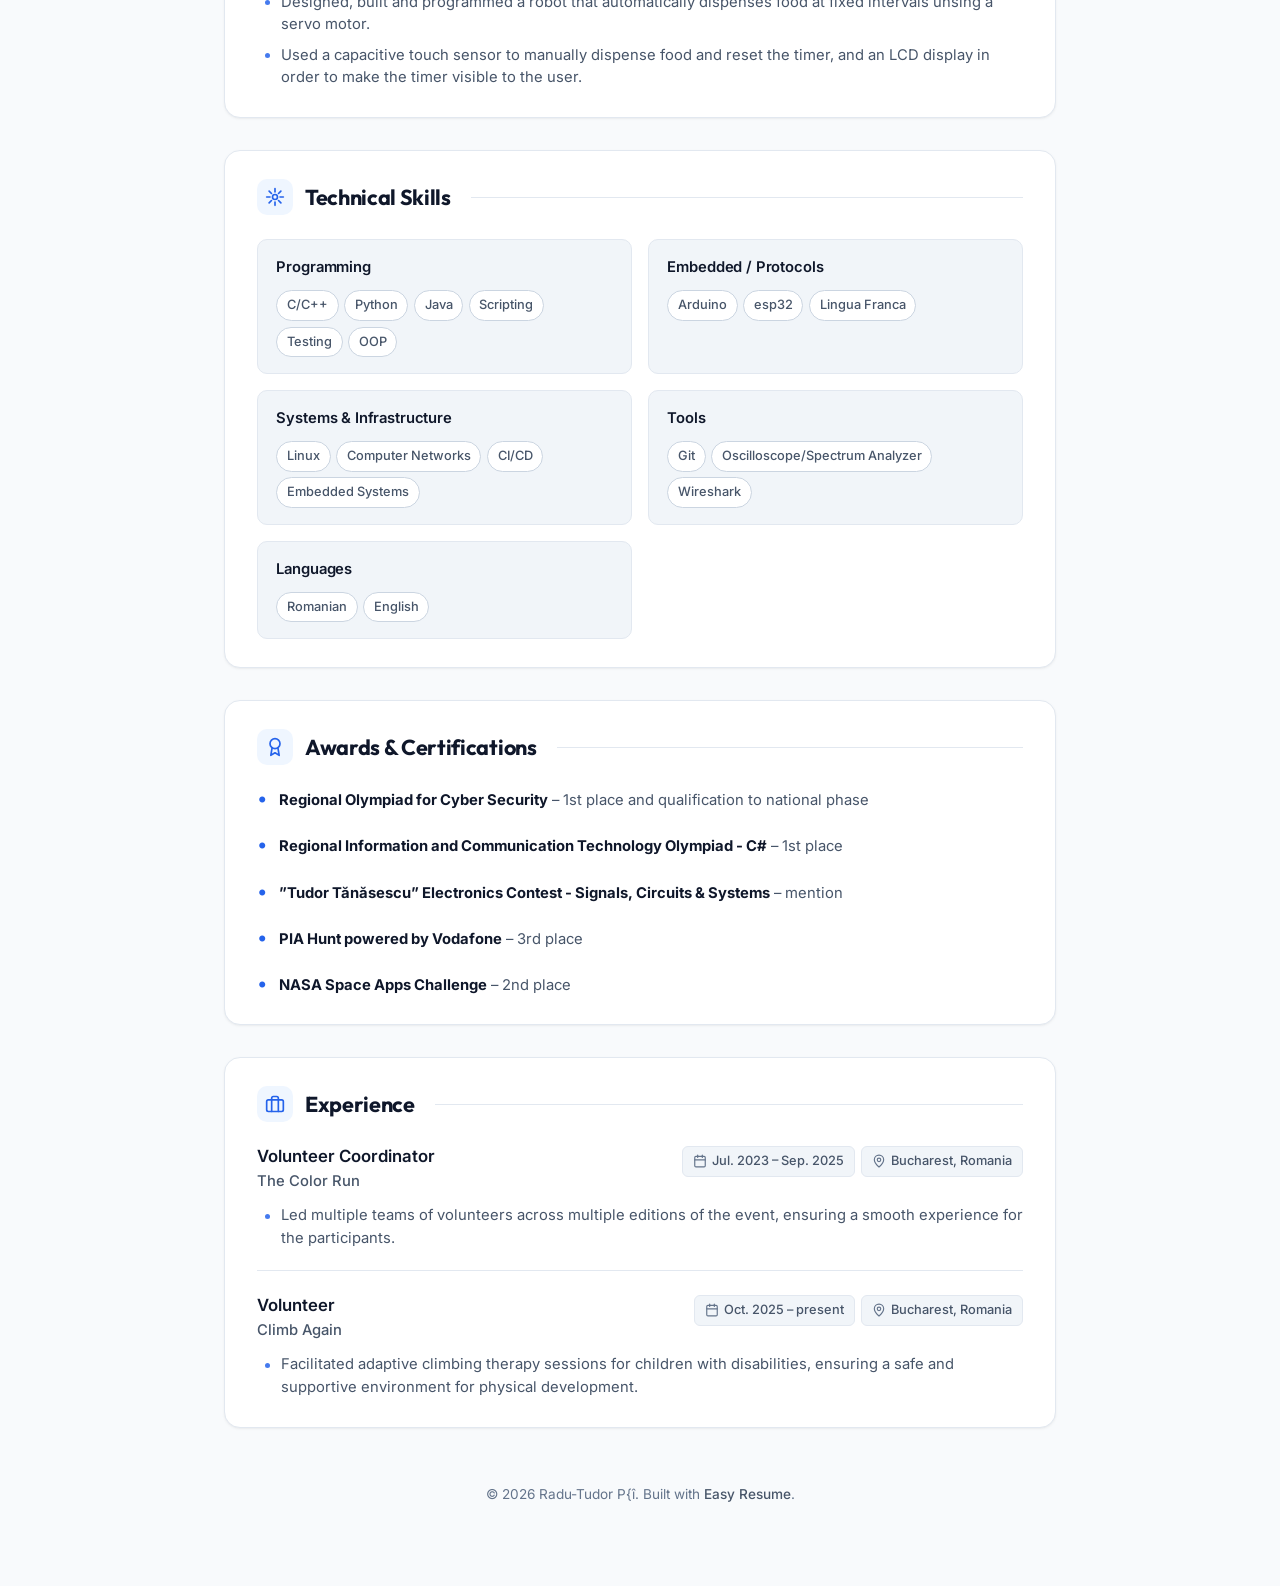
==== commit 7164a8d8: "Fixed accents rendering problem" ====
--- a/index.html
+++ b/index.html
@@ -3,8 +3,8 @@
 <head>
     <meta charset="UTF-8">
     <meta name="viewport" content="width=device-width, initial-scale=1.0">
-    <title>Radu-Tudor Pîrvu &mdash; Portfolio &amp; Resume</title>
-    <meta name="description" content="Resume and portfolio of Radu-Tudor Pîrvu">
+    <title>Radu-Tudor P{î &mdash; Portfolio &amp; Resume</title>
+    <meta name="description" content="Resume and portfolio of Radu-Tudor P{î">
     
     <!-- Google Fonts -->
     <link rel="preconnect" href="https://fonts.googleapis.com">
@@ -29,12 +29,13 @@
         <header class="portfolio-header">
             <div class="header-main">
                 <div class="avatar-wrapper">
-            <img src="photo.jpg" alt="Radu-Tudor Pîrvu" class="avatar-img" onerror="this.onerror=null; this.parentElement.style.display='none';" />
+            <img src="photo.jpg" alt="Radu-Tudor P{î" class="avatar-img" onerror="this.onerror=null; this.parentElement.style.display='none';" />
         </div>
                 <div class="header-intro">
-                    <h1 class="hero-name">Radu-Tudor Pîrvu</h1>
+                    <h1 class="hero-name">Radu-Tudor P{î</h1>
                     <div class="contact-badges-list">
-                        <a href="tel:+40771478290" class="contact-pill" target="_blank" rel="noopener noreferrer"><svg class="icon" xmlns="http://www.w3.org/2000/svg" width="16" height="16" viewBox="0 0 24 24" fill="none" stroke="currentColor" stroke-width="2" stroke-linecap="round" stroke-linejoin="round" aria-hidden="true"><path d="M22 16.92v3a2 2 0 0 1-2.18 2 19.79 19.79 0 0 1-8.63-3.07 19.5 19.5 0 0 1-6-6 19.79 19.79 0 0 1-3.07-8.67A2 2 0 0 1 4.11 2h3a2 2 0 0 1 2 1.72 12.84 12.84 0 0 0 .7 2.81 2 2 0 0 1-.45 2.11L8.09 9.91a16 16 0 0 0 6 6l1.27-1.27a2 2 0 0 1 2.11-.45 12.84 12.84 0 0 0 2.81.7A2 2 0 0 1 22 16.92z"/></svg><span>+40 771 478 290</span></a>
+                        <span class="contact-pill contact-static"><svg class="icon" xmlns="http://www.w3.org/2000/svg" width="16" height="16" viewBox="0 0 24 24" fill="none" stroke="currentColor" stroke-width="2" stroke-linecap="round" stroke-linejoin="round" aria-hidden="true"><path d="M10 13a5 5 0 0 0 7.54.54l3-3a5 5 0 0 0-7.07-7.07l-1.72 1.71"/><path d="M14 11a5 5 0 0 0-7.54-.54l-3 3a5 5 0 0 0 7.07 7.07l1.71-1.71"/></svg><span>rvu}</span></span>
+        <a href="tel:+40771478290" class="contact-pill" target="_blank" rel="noopener noreferrer"><svg class="icon" xmlns="http://www.w3.org/2000/svg" width="16" height="16" viewBox="0 0 24 24" fill="none" stroke="currentColor" stroke-width="2" stroke-linecap="round" stroke-linejoin="round" aria-hidden="true"><path d="M22 16.92v3a2 2 0 0 1-2.18 2 19.79 19.79 0 0 1-8.63-3.07 19.5 19.5 0 0 1-6-6 19.79 19.79 0 0 1-3.07-8.67A2 2 0 0 1 4.11 2h3a2 2 0 0 1 2 1.72 12.84 12.84 0 0 0 .7 2.81 2 2 0 0 1-.45 2.11L8.09 9.91a16 16 0 0 0 6 6l1.27-1.27a2 2 0 0 1 2.11-.45 12.84 12.84 0 0 0 2.81.7A2 2 0 0 1 22 16.92z"/></svg><span>+40 771 478 290</span></a>
         <a href="mailto:radupirvu09@gmail.com" class="contact-pill" target="_blank" rel="noopener noreferrer"><svg class="icon" xmlns="http://www.w3.org/2000/svg" width="16" height="16" viewBox="0 0 24 24" fill="none" stroke="currentColor" stroke-width="2" stroke-linecap="round" stroke-linejoin="round" aria-hidden="true"><rect width="20" height="16" x="2" y="4" rx="2"/><path d="m22 7-8.97 5.7a1.94 1.94 0 0 1-2.06 0L2 7"/></svg><span>radupirvu09@gmail.com</span></a>
         <a href="https://www.linkedin.com/in/radu-pirvu/" class="contact-pill" target="_blank" rel="noopener noreferrer"><svg class="icon" xmlns="http://www.w3.org/2000/svg" width="16" height="16" viewBox="0 0 24 24" fill="none" stroke="currentColor" stroke-width="2" stroke-linecap="round" stroke-linejoin="round" aria-hidden="true"><path d="M16 8a6 6 0 0 1 6 6v7h-4v-7a2 2 0 0 0-2-2 2 2 0 0 0-2 2v7h-4v-7a6 6 0 0 1 6-6z"/><rect width="4" height="12" x="2" y="9"/><circle cx="4" cy="4" r="2"/></svg><span>linkedin.com/in/radu-pirvu</span></a>
         <a href="https://github.com/RaDu88253" class="contact-pill" target="_blank" rel="noopener noreferrer"><svg class="icon" xmlns="http://www.w3.org/2000/svg" width="16" height="16" viewBox="0 0 24 24" fill="none" stroke="currentColor" stroke-width="2" stroke-linecap="round" stroke-linejoin="round" aria-hidden="true"><path d="M15 22v-4a4.8 4.8 0 0 0-1-3.5c3 0 6-2 6-5.5.08-1.25-.27-2.48-1-3.5.28-1.15.28-2.35 0-3.5 0 0-1 0-3 1.5-2.64-.5-5.36-.5-8 0C6 2 5 2 5 2c-.3 1.15-.3 2.35 0 3.5A5.403 5.403 0 0 0 4 9c0 3.5 3 5.5 6 5.5-.39.49-.68 1.05-.85 1.65-.17.6-.22 1.23-.15 1.85v4"/><path d="M9 18c-4.51 2-5-2-7-2"/></svg><span>github.com/RaDu88253</span></a>
@@ -66,7 +67,7 @@
     <article class="entry-card subheading-card">
         <div class="entry-header">
             <div class="entry-title-box">
-                <h3 class="entry-title">Erasmus Exchange &ndash; Christian-Albrechts-Universit{\"a}t zu Kiel</h3>
+                <h3 class="entry-title">Erasmus Exchange &ndash; Christian-Albrechts-Universität zu Kiel</h3>
                 <div class="entry-subtitle">Exchange Semester, Electronics, Telecommunications and Information Technology</div>
             </div>
             <div class="entry-meta-box"><span class="meta-badge date-badge"><svg class="meta-icon" xmlns="http://www.w3.org/2000/svg" width="14" height="14" viewBox="0 0 24 24" fill="none" stroke="currentColor" stroke-width="2" stroke-linecap="round" stroke-linejoin="round" aria-hidden="true"><rect width="18" height="18" x="3" y="4" rx="2"/><path d="M3 10h18"/><path d="M8 2v4"/><path d="M16 2v4"/></svg><span>Apr. 2026 &ndash; Sep. 2026</span></span>
@@ -275,7 +276,7 @@
 
         <!-- Footer -->
         <footer class="portfolio-footer">
-            <p>&copy; <span id="year"></span> Radu-Tudor Pîrvu. Built with <a href="https://github.com/RaDu88253/easy-resume" target="_blank" rel="noopener noreferrer">Easy Resume</a>.</p>
+            <p>&copy; <span id="year"></span> Radu-Tudor P{î. Built with <a href="https://github.com/RaDu88253/easy-resume" target="_blank" rel="noopener noreferrer">Easy Resume</a>.</p>
         </footer>
     </div>
 
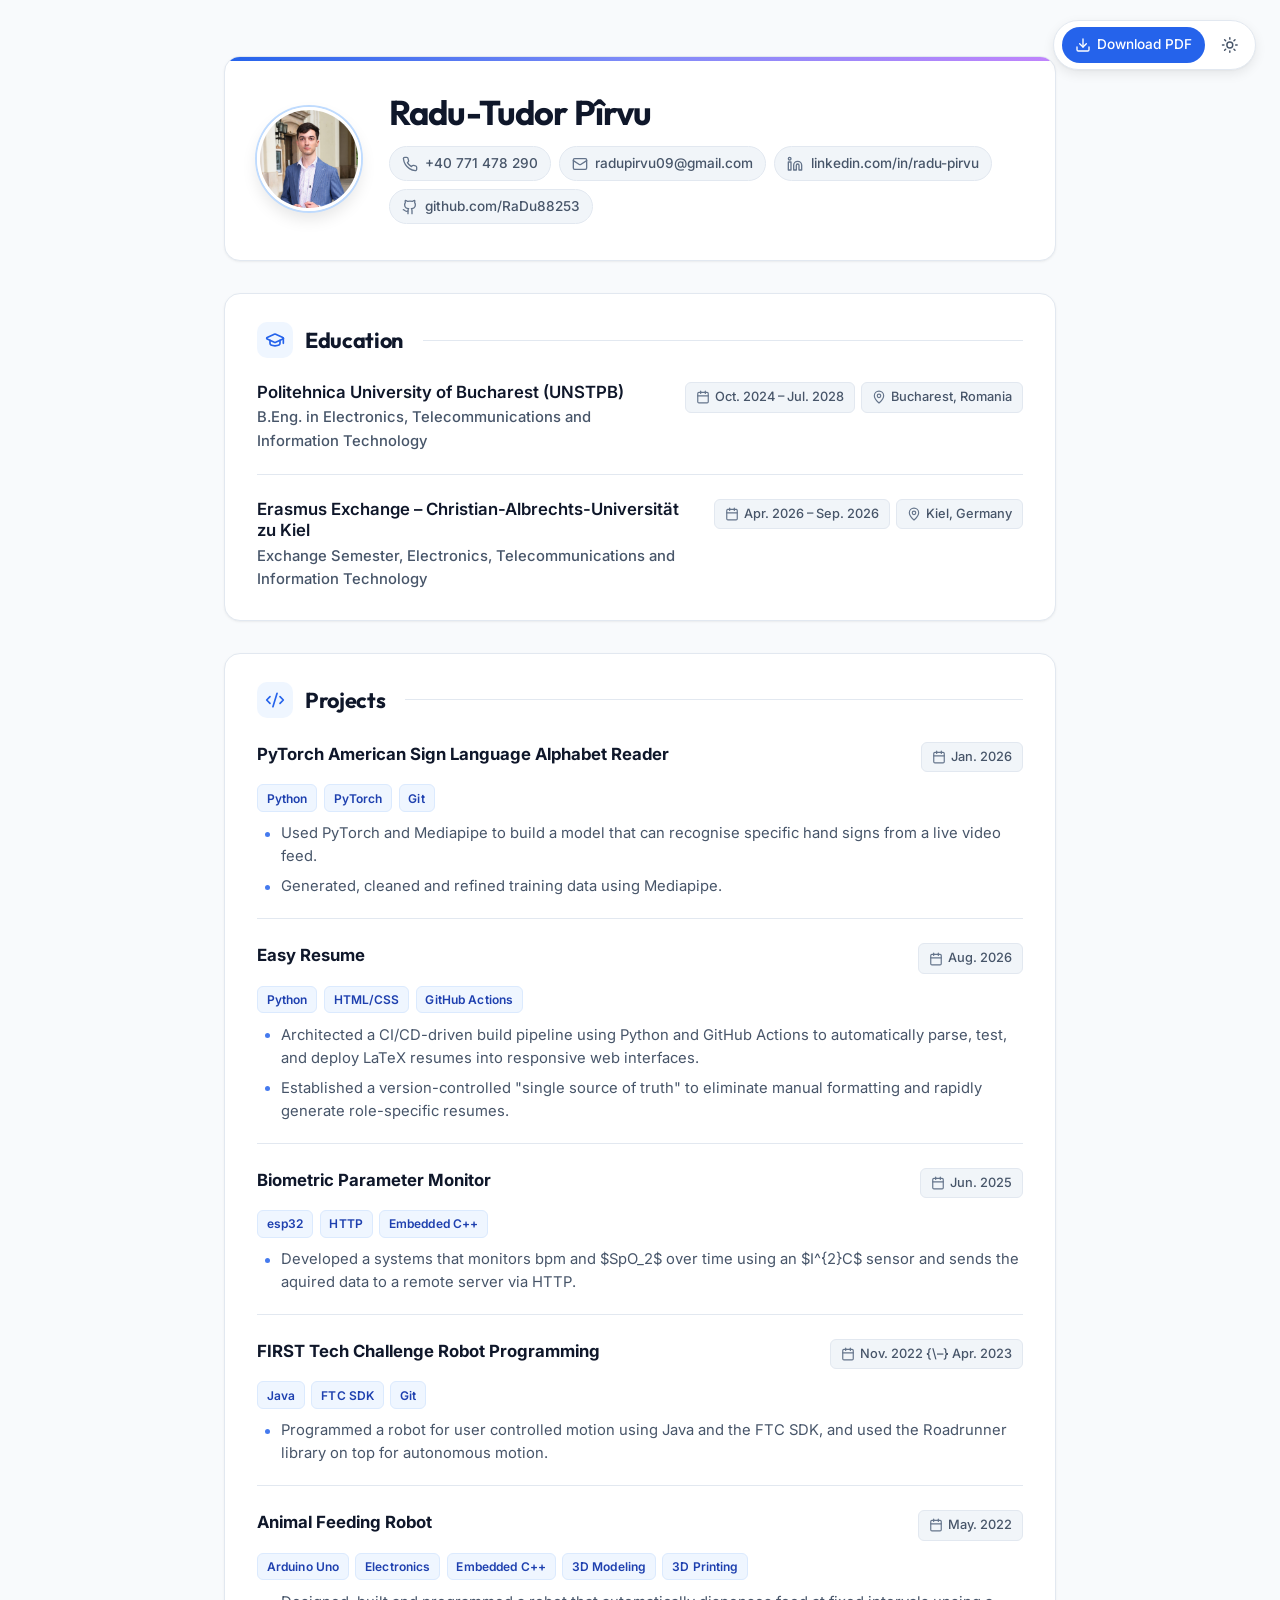
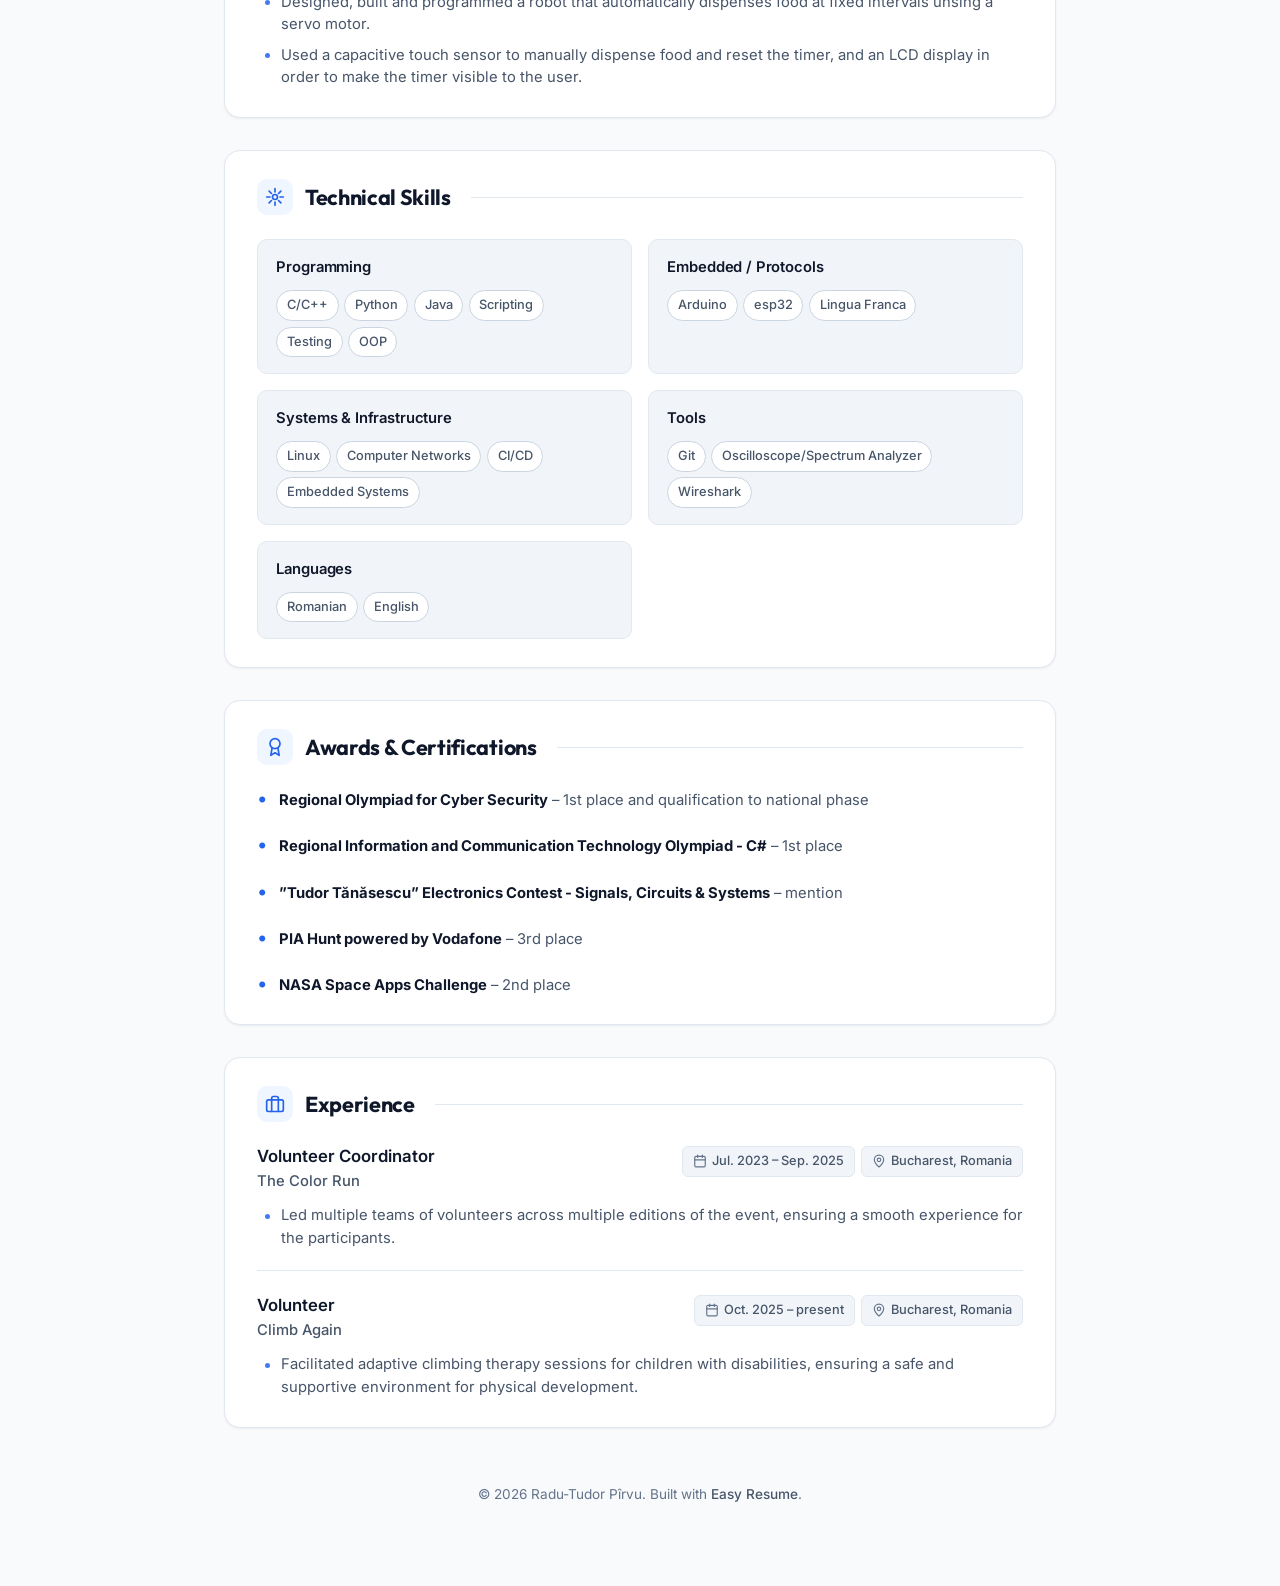
==== commit 7561f049: "misc" ====
--- a/index.html
+++ b/index.html
@@ -3,8 +3,8 @@
 <head>
     <meta charset="UTF-8">
     <meta name="viewport" content="width=device-width, initial-scale=1.0">
-    <title>Radu-Tudor P{î &mdash; Portfolio &amp; Resume</title>
-    <meta name="description" content="Resume and portfolio of Radu-Tudor P{î">
+    <title>Radu-Tudor Pîrvu &mdash; Portfolio &amp; Resume</title>
+    <meta name="description" content="Resume and portfolio of Radu-Tudor Pîrvu">
     
     <!-- Google Fonts -->
     <link rel="preconnect" href="https://fonts.googleapis.com">
@@ -29,13 +29,12 @@
         <header class="portfolio-header">
             <div class="header-main">
                 <div class="avatar-wrapper">
-            <img src="photo.jpg" alt="Radu-Tudor P{î" class="avatar-img" onerror="this.onerror=null; this.parentElement.style.display='none';" />
+            <img src="photo.jpg" alt="Radu-Tudor Pîrvu" class="avatar-img" onerror="this.onerror=null; this.parentElement.style.display='none';" />
         </div>
                 <div class="header-intro">
-                    <h1 class="hero-name">Radu-Tudor P{î</h1>
+                    <h1 class="hero-name">Radu-Tudor Pîrvu</h1>
                     <div class="contact-badges-list">
-                        <span class="contact-pill contact-static"><svg class="icon" xmlns="http://www.w3.org/2000/svg" width="16" height="16" viewBox="0 0 24 24" fill="none" stroke="currentColor" stroke-width="2" stroke-linecap="round" stroke-linejoin="round" aria-hidden="true"><path d="M10 13a5 5 0 0 0 7.54.54l3-3a5 5 0 0 0-7.07-7.07l-1.72 1.71"/><path d="M14 11a5 5 0 0 0-7.54-.54l-3 3a5 5 0 0 0 7.07 7.07l1.71-1.71"/></svg><span>rvu}</span></span>
-        <a href="tel:+40771478290" class="contact-pill" target="_blank" rel="noopener noreferrer"><svg class="icon" xmlns="http://www.w3.org/2000/svg" width="16" height="16" viewBox="0 0 24 24" fill="none" stroke="currentColor" stroke-width="2" stroke-linecap="round" stroke-linejoin="round" aria-hidden="true"><path d="M22 16.92v3a2 2 0 0 1-2.18 2 19.79 19.79 0 0 1-8.63-3.07 19.5 19.5 0 0 1-6-6 19.79 19.79 0 0 1-3.07-8.67A2 2 0 0 1 4.11 2h3a2 2 0 0 1 2 1.72 12.84 12.84 0 0 0 .7 2.81 2 2 0 0 1-.45 2.11L8.09 9.91a16 16 0 0 0 6 6l1.27-1.27a2 2 0 0 1 2.11-.45 12.84 12.84 0 0 0 2.81.7A2 2 0 0 1 22 16.92z"/></svg><span>+40 771 478 290</span></a>
+                        <a href="tel:+40771478290" class="contact-pill" target="_blank" rel="noopener noreferrer"><svg class="icon" xmlns="http://www.w3.org/2000/svg" width="16" height="16" viewBox="0 0 24 24" fill="none" stroke="currentColor" stroke-width="2" stroke-linecap="round" stroke-linejoin="round" aria-hidden="true"><path d="M22 16.92v3a2 2 0 0 1-2.18 2 19.79 19.79 0 0 1-8.63-3.07 19.5 19.5 0 0 1-6-6 19.79 19.79 0 0 1-3.07-8.67A2 2 0 0 1 4.11 2h3a2 2 0 0 1 2 1.72 12.84 12.84 0 0 0 .7 2.81 2 2 0 0 1-.45 2.11L8.09 9.91a16 16 0 0 0 6 6l1.27-1.27a2 2 0 0 1 2.11-.45 12.84 12.84 0 0 0 2.81.7A2 2 0 0 1 22 16.92z"/></svg><span>+40 771 478 290</span></a>
         <a href="mailto:radupirvu09@gmail.com" class="contact-pill" target="_blank" rel="noopener noreferrer"><svg class="icon" xmlns="http://www.w3.org/2000/svg" width="16" height="16" viewBox="0 0 24 24" fill="none" stroke="currentColor" stroke-width="2" stroke-linecap="round" stroke-linejoin="round" aria-hidden="true"><rect width="20" height="16" x="2" y="4" rx="2"/><path d="m22 7-8.97 5.7a1.94 1.94 0 0 1-2.06 0L2 7"/></svg><span>radupirvu09@gmail.com</span></a>
         <a href="https://www.linkedin.com/in/radu-pirvu/" class="contact-pill" target="_blank" rel="noopener noreferrer"><svg class="icon" xmlns="http://www.w3.org/2000/svg" width="16" height="16" viewBox="0 0 24 24" fill="none" stroke="currentColor" stroke-width="2" stroke-linecap="round" stroke-linejoin="round" aria-hidden="true"><path d="M16 8a6 6 0 0 1 6 6v7h-4v-7a2 2 0 0 0-2-2 2 2 0 0 0-2 2v7h-4v-7a6 6 0 0 1 6-6z"/><rect width="4" height="12" x="2" y="9"/><circle cx="4" cy="4" r="2"/></svg><span>linkedin.com/in/radu-pirvu</span></a>
         <a href="https://github.com/RaDu88253" class="contact-pill" target="_blank" rel="noopener noreferrer"><svg class="icon" xmlns="http://www.w3.org/2000/svg" width="16" height="16" viewBox="0 0 24 24" fill="none" stroke="currentColor" stroke-width="2" stroke-linecap="round" stroke-linejoin="round" aria-hidden="true"><path d="M15 22v-4a4.8 4.8 0 0 0-1-3.5c3 0 6-2 6-5.5.08-1.25-.27-2.48-1-3.5.28-1.15.28-2.35 0-3.5 0 0-1 0-3 1.5-2.64-.5-5.36-.5-8 0C6 2 5 2 5 2c-.3 1.15-.3 2.35 0 3.5A5.403 5.403 0 0 0 4 9c0 3.5 3 5.5 6 5.5-.39.49-.68 1.05-.85 1.65-.17.6-.22 1.23-.15 1.85v4"/><path d="M9 18c-4.51 2-5-2-7-2"/></svg><span>github.com/RaDu88253</span></a>
@@ -276,7 +275,7 @@
 
         <!-- Footer -->
         <footer class="portfolio-footer">
-            <p>&copy; <span id="year"></span> Radu-Tudor P{î. Built with <a href="https://github.com/RaDu88253/easy-resume" target="_blank" rel="noopener noreferrer">Easy Resume</a>.</p>
+            <p>&copy; <span id="year"></span> Radu-Tudor Pîrvu. Built with <a href="https://github.com/RaDu88253/easy-resume" target="_blank" rel="noopener noreferrer">Easy Resume</a>.</p>
         </footer>
     </div>
 
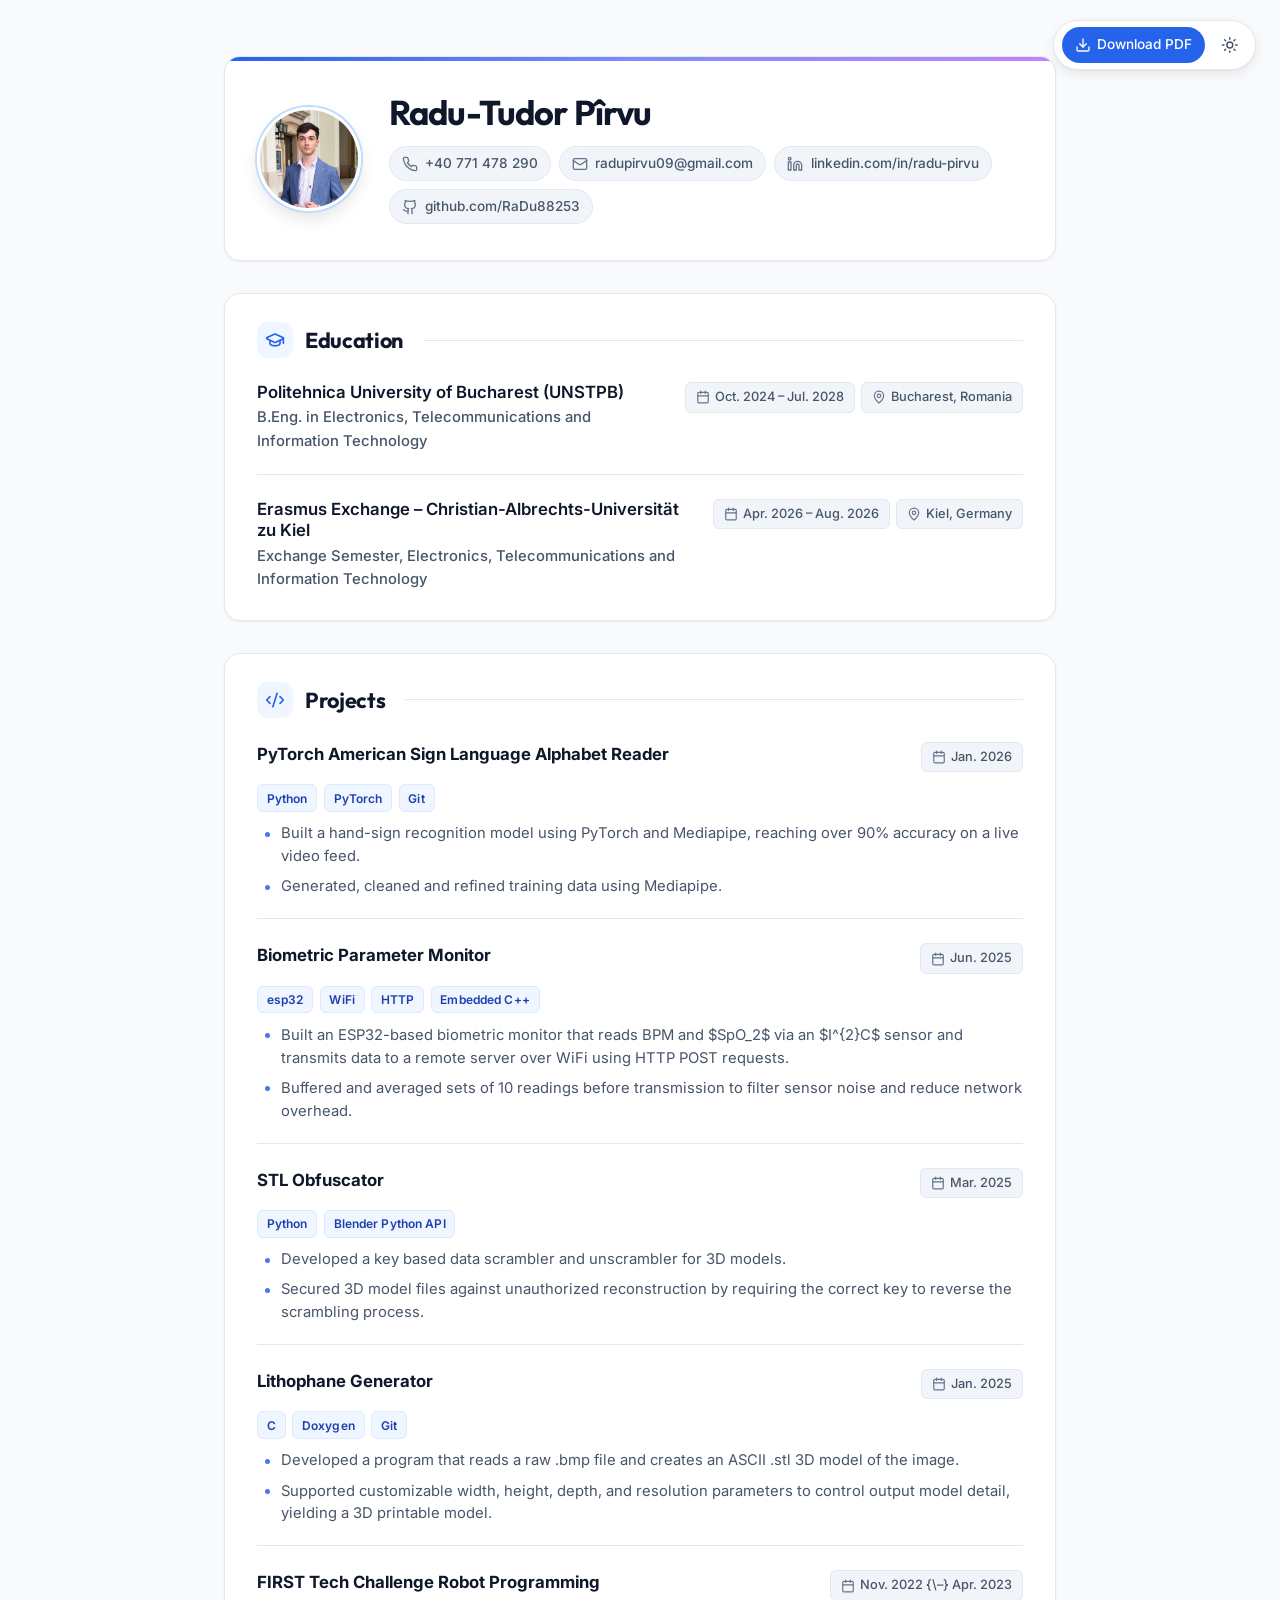
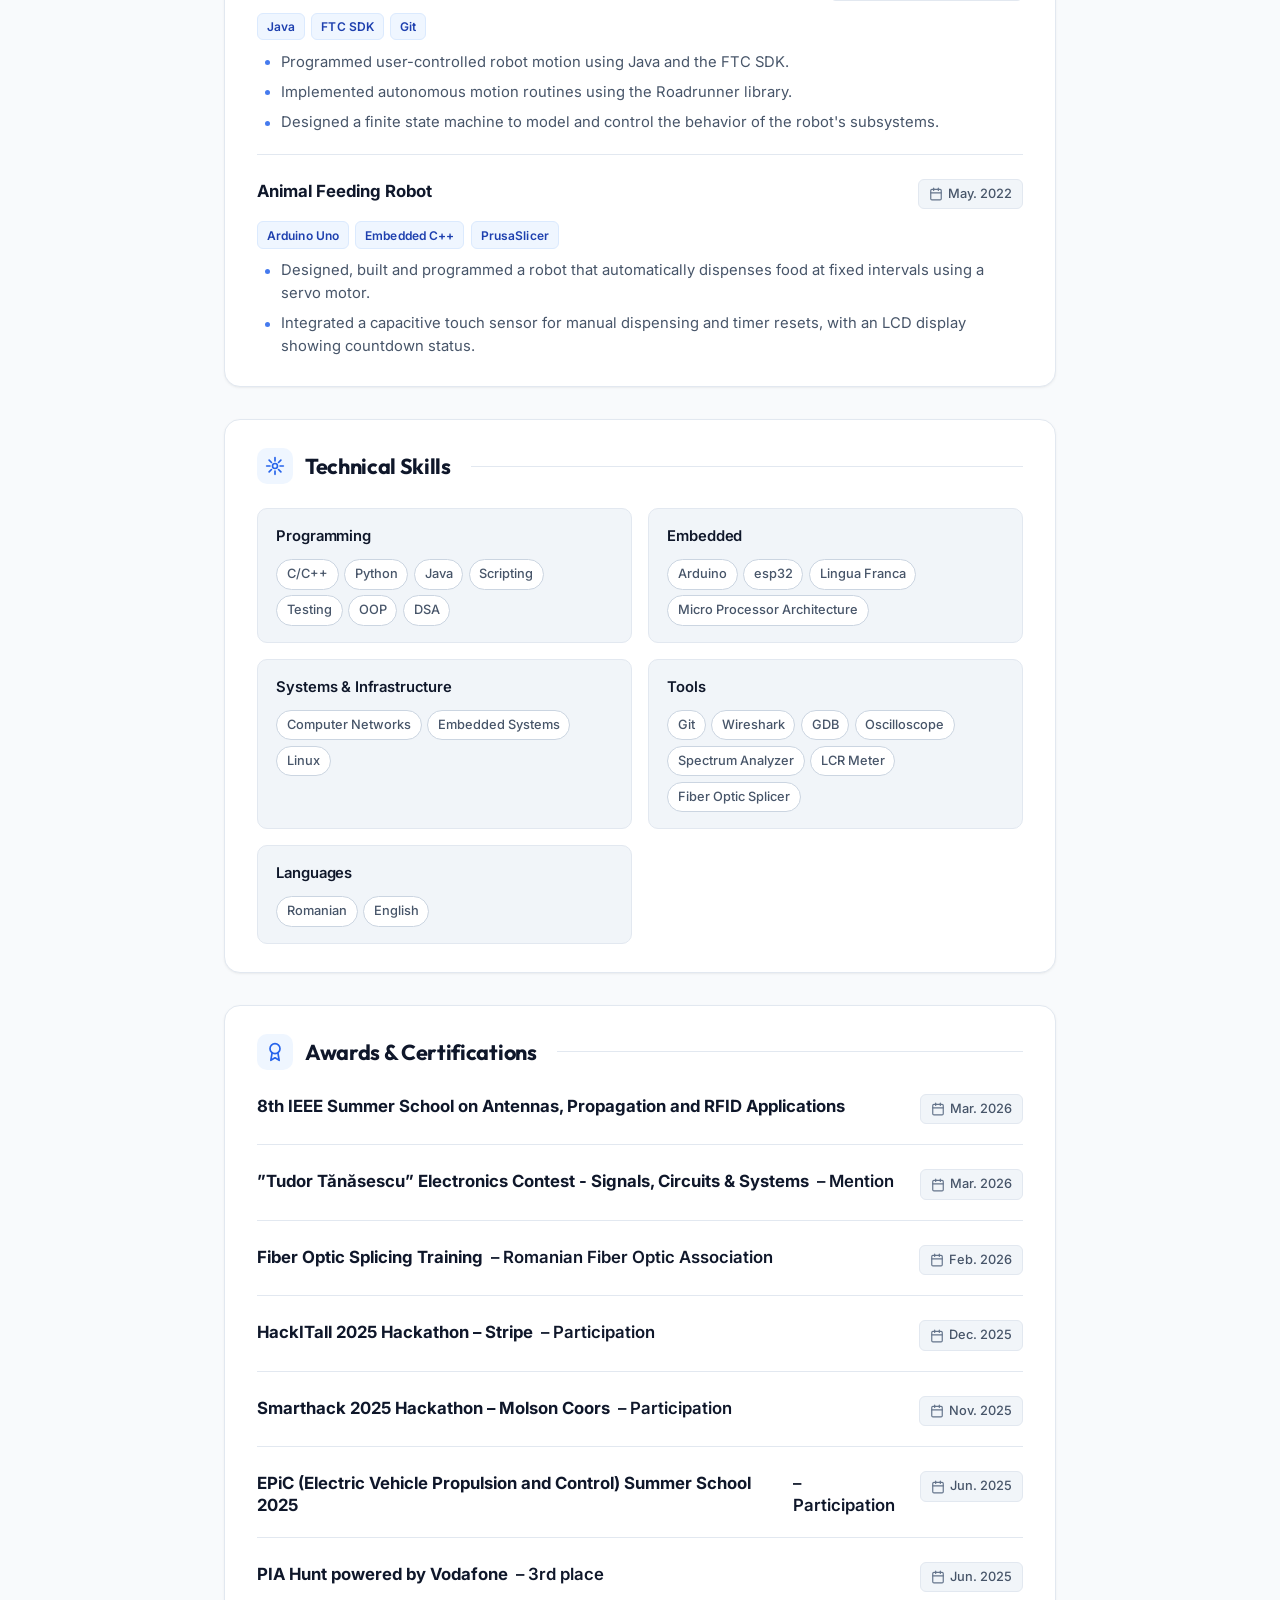
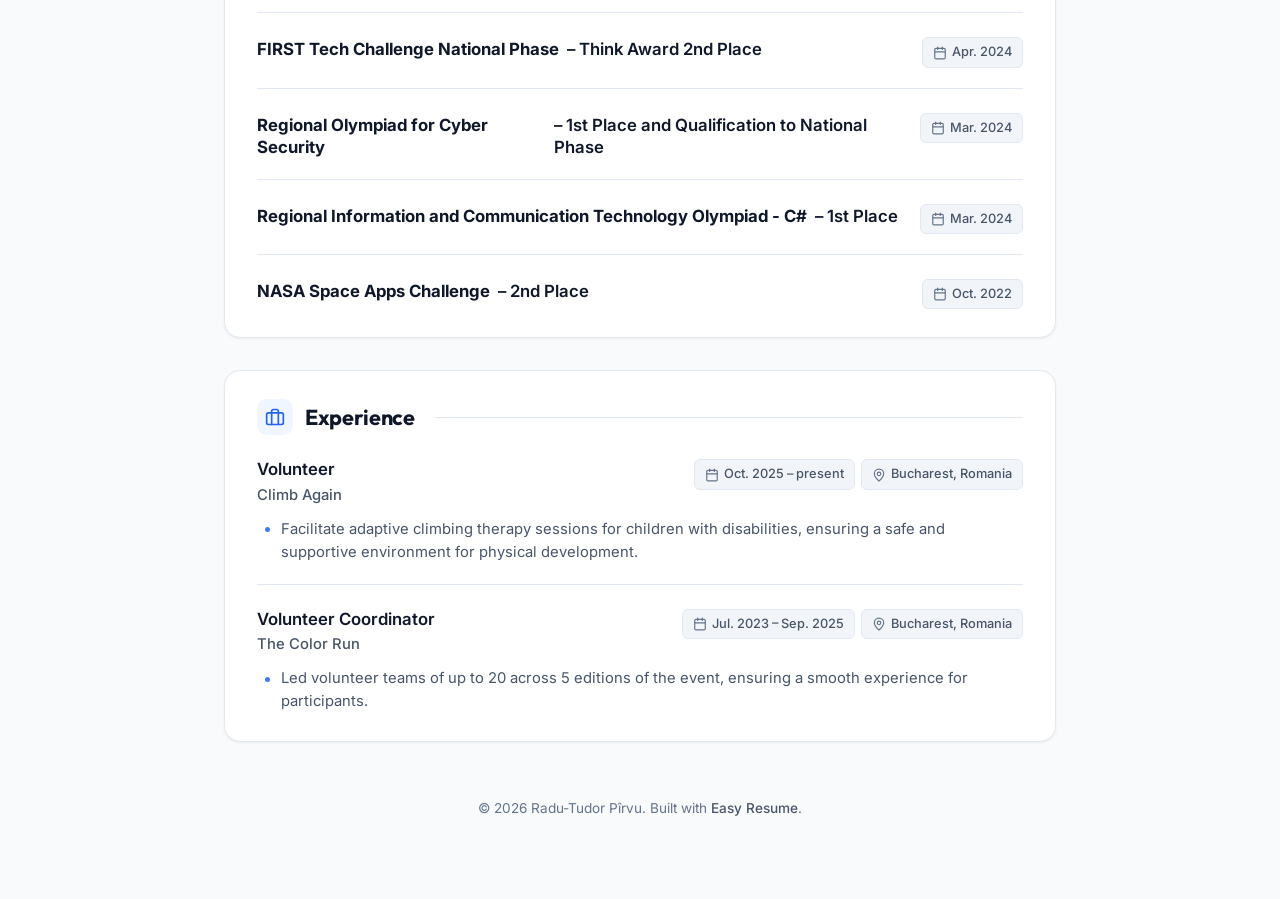
==== commit 332a8fed: "update" ====
--- a/index.html
+++ b/index.html
@@ -69,7 +69,7 @@
                 <h3 class="entry-title">Erasmus Exchange &ndash; Christian-Albrechts-Universität zu Kiel</h3>
                 <div class="entry-subtitle">Exchange Semester, Electronics, Telecommunications and Information Technology</div>
             </div>
-            <div class="entry-meta-box"><span class="meta-badge date-badge"><svg class="meta-icon" xmlns="http://www.w3.org/2000/svg" width="14" height="14" viewBox="0 0 24 24" fill="none" stroke="currentColor" stroke-width="2" stroke-linecap="round" stroke-linejoin="round" aria-hidden="true"><rect width="18" height="18" x="3" y="4" rx="2"/><path d="M3 10h18"/><path d="M8 2v4"/><path d="M16 2v4"/></svg><span>Apr. 2026 &ndash; Sep. 2026</span></span>
+            <div class="entry-meta-box"><span class="meta-badge date-badge"><svg class="meta-icon" xmlns="http://www.w3.org/2000/svg" width="14" height="14" viewBox="0 0 24 24" fill="none" stroke="currentColor" stroke-width="2" stroke-linecap="round" stroke-linejoin="round" aria-hidden="true"><rect width="18" height="18" x="3" y="4" rx="2"/><path d="M3 10h18"/><path d="M8 2v4"/><path d="M16 2v4"/></svg><span>Apr. 2026 &ndash; Aug. 2026</span></span>
             <span class="meta-badge loc-badge"><svg class="meta-icon" xmlns="http://www.w3.org/2000/svg" width="14" height="14" viewBox="0 0 24 24" fill="none" stroke="currentColor" stroke-width="2" stroke-linecap="round" stroke-linejoin="round" aria-hidden="true"><path d="M20 10c0 4.993-5.539 10.193-7.399 11.799a1 1 0 0 1-1.202 0C9.539 20.193 4 14.993 4 10a8 8 0 0 1 16 0"/><circle cx="12" cy="10" r="3"/></svg><span>Kiel, Germany</span></span></div>
         </div>
         
@@ -94,35 +94,50 @@
         </div>
         <div class="tech-tags"><span class="tech-pill">Python</span><span class="tech-pill">PyTorch</span><span class="tech-pill">Git</span></div>
         <ul class="bullet-list">
-            <li>Used PyTorch and Mediapipe to build a model that can recognise specific hand signs from a live video feed.</li>
+            <li>Built a hand-sign recognition model using PyTorch and Mediapipe, reaching over 90% accuracy on a live video feed.</li>
             <li>Generated, cleaned and refined training data using Mediapipe.</li>
         </ul>
     </article>
     <article class="entry-card project-card">
         <div class="entry-header">
             <div class="entry-title-box">
-                <h3 class="project-title"><strong>Easy Resume</strong></h3>
-                
-            </div>
-            <div class="entry-meta-box"><span class="meta-badge date-badge"><svg class="meta-icon" xmlns="http://www.w3.org/2000/svg" width="14" height="14" viewBox="0 0 24 24" fill="none" stroke="currentColor" stroke-width="2" stroke-linecap="round" stroke-linejoin="round" aria-hidden="true"><rect width="18" height="18" x="3" y="4" rx="2"/><path d="M3 10h18"/><path d="M8 2v4"/><path d="M16 2v4"/></svg><span>Aug. 2026</span></span></div>
-        </div>
-        <div class="tech-tags"><span class="tech-pill">Python</span><span class="tech-pill">HTML/CSS</span><span class="tech-pill">GitHub Actions</span></div>
-        <ul class="bullet-list">
-            <li>Architected a CI/CD-driven build pipeline using Python and GitHub Actions to automatically parse, test, and deploy LaTeX resumes into responsive web interfaces.</li>
-            <li>Established a version-controlled "single source of truth" to eliminate manual formatting and rapidly generate role-specific resumes.</li>
-        </ul>
-    </article>
-    <article class="entry-card project-card">
-        <div class="entry-header">
-            <div class="entry-title-box">
                 <h3 class="project-title"><strong>Biometric Parameter Monitor</strong></h3>
                 
             </div>
             <div class="entry-meta-box"><span class="meta-badge date-badge"><svg class="meta-icon" xmlns="http://www.w3.org/2000/svg" width="14" height="14" viewBox="0 0 24 24" fill="none" stroke="currentColor" stroke-width="2" stroke-linecap="round" stroke-linejoin="round" aria-hidden="true"><rect width="18" height="18" x="3" y="4" rx="2"/><path d="M3 10h18"/><path d="M8 2v4"/><path d="M16 2v4"/></svg><span>Jun. 2025</span></span></div>
         </div>
-        <div class="tech-tags"><span class="tech-pill">esp32</span><span class="tech-pill">HTTP</span><span class="tech-pill">Embedded C++</span></div>
-        <ul class="bullet-list">
-            <li>Developed a systems that monitors bpm and $SpO_2$ over time using an $I^{2}C$ sensor and sends the aquired data to a remote server via HTTP.</li>
+        <div class="tech-tags"><span class="tech-pill">esp32</span><span class="tech-pill">WiFi</span><span class="tech-pill">HTTP</span><span class="tech-pill">Embedded C++</span></div>
+        <ul class="bullet-list">
+            <li>Built an ESP32-based biometric monitor that reads BPM and $SpO_2$ via an $I^{2}C$ sensor and transmits data to a remote server over WiFi using HTTP POST requests.</li>
+            <li>Buffered and averaged sets of 10 readings before transmission to filter sensor noise and reduce network overhead.</li>
+        </ul>
+    </article>
+    <article class="entry-card project-card">
+        <div class="entry-header">
+            <div class="entry-title-box">
+                <h3 class="project-title"><strong>STL Obfuscator</strong></h3>
+                
+            </div>
+            <div class="entry-meta-box"><span class="meta-badge date-badge"><svg class="meta-icon" xmlns="http://www.w3.org/2000/svg" width="14" height="14" viewBox="0 0 24 24" fill="none" stroke="currentColor" stroke-width="2" stroke-linecap="round" stroke-linejoin="round" aria-hidden="true"><rect width="18" height="18" x="3" y="4" rx="2"/><path d="M3 10h18"/><path d="M8 2v4"/><path d="M16 2v4"/></svg><span>Mar. 2025</span></span></div>
+        </div>
+        <div class="tech-tags"><span class="tech-pill">Python</span><span class="tech-pill">Blender Python API</span></div>
+        <ul class="bullet-list">
+            <li>Developed a key based data scrambler and unscrambler for 3D models.</li>
+            <li>Secured 3D model files against unauthorized reconstruction by requiring the correct key to reverse the scrambling process.</li>
+        </ul>
+    </article>
+    <article class="entry-card project-card">
+        <div class="entry-header">
+            <div class="entry-title-box">
+                <h3 class="project-title"><strong>Lithophane Generator</strong></h3>
+                
+            </div>
+            <div class="entry-meta-box"><span class="meta-badge date-badge"><svg class="meta-icon" xmlns="http://www.w3.org/2000/svg" width="14" height="14" viewBox="0 0 24 24" fill="none" stroke="currentColor" stroke-width="2" stroke-linecap="round" stroke-linejoin="round" aria-hidden="true"><rect width="18" height="18" x="3" y="4" rx="2"/><path d="M3 10h18"/><path d="M8 2v4"/><path d="M16 2v4"/></svg><span>Jan. 2025</span></span></div>
+        </div>
+        <div class="tech-tags"><span class="tech-pill">C</span><span class="tech-pill">Doxygen</span><span class="tech-pill">Git</span></div>
+        <ul class="bullet-list">
+            <li>Developed a program that reads a raw .bmp file and creates an ASCII .stl 3D model of the image.</li>
+            <li>Supported customizable width, height, depth, and resolution parameters to control output model detail, yielding a 3D printable model.</li>
         </ul>
     </article>
     <article class="entry-card project-card">
@@ -135,7 +150,9 @@
         </div>
         <div class="tech-tags"><span class="tech-pill">Java</span><span class="tech-pill">FTC SDK</span><span class="tech-pill">Git</span></div>
         <ul class="bullet-list">
-            <li>Programmed a robot for user controlled motion using Java and the FTC SDK, and used the Roadrunner library on top for autonomous motion.</li>
+            <li>Programmed user-controlled robot motion using Java and the FTC SDK.</li>
+            <li>Implemented autonomous motion routines using the Roadrunner library.</li>
+            <li>Designed a finite state machine to model and control the behavior of the robot's subsystems.</li>
         </ul>
     </article>
     <article class="entry-card project-card">
@@ -146,10 +163,10 @@
             </div>
             <div class="entry-meta-box"><span class="meta-badge date-badge"><svg class="meta-icon" xmlns="http://www.w3.org/2000/svg" width="14" height="14" viewBox="0 0 24 24" fill="none" stroke="currentColor" stroke-width="2" stroke-linecap="round" stroke-linejoin="round" aria-hidden="true"><rect width="18" height="18" x="3" y="4" rx="2"/><path d="M3 10h18"/><path d="M8 2v4"/><path d="M16 2v4"/></svg><span>May. 2022</span></span></div>
         </div>
-        <div class="tech-tags"><span class="tech-pill">Arduino Uno</span><span class="tech-pill">Electronics</span><span class="tech-pill">Embedded C++</span><span class="tech-pill">3D Modeling</span><span class="tech-pill">3D Printing</span></div>
-        <ul class="bullet-list">
-            <li>Designed, built and programmed a robot that automatically dispenses food at fixed intervals unsing a servo motor.</li>
-            <li>Used a capacitive touch sensor to manually dispense food and reset the timer, and an LCD display in order to make the timer visible to the user.</li>
+        <div class="tech-tags"><span class="tech-pill">Arduino Uno</span><span class="tech-pill">Embedded C++</span><span class="tech-pill">PrusaSlicer</span></div>
+        <ul class="bullet-list">
+            <li>Designed, built and programmed a robot that automatically dispenses food at fixed intervals using a servo motor.</li>
+            <li>Integrated a capacitive touch sensor for manual dispensing and timer resets, with an LCD display showing countdown status.</li>
         </ul>
     </article>
     </div>
@@ -172,28 +189,33 @@
             <span class="skill-tag">Scripting</span>
             <span class="skill-tag">Testing</span>
             <span class="skill-tag">OOP</span>
+            <span class="skill-tag">DSA</span>
             </div>
         </div><div class="skill-category-card">
-            <h3 class="skill-category-name">Embedded / Protocols</h3>
+            <h3 class="skill-category-name">Embedded</h3>
             <div class="skill-tags-group">
                 <span class="skill-tag">Arduino</span>
             <span class="skill-tag">esp32</span>
             <span class="skill-tag">Lingua Franca</span>
+            <span class="skill-tag">Micro Processor Architecture</span>
             </div>
         </div><div class="skill-category-card">
             <h3 class="skill-category-name">Systems &amp; Infrastructure</h3>
             <div class="skill-tags-group">
-                <span class="skill-tag">Linux</span>
-            <span class="skill-tag">Computer Networks</span>
-            <span class="skill-tag">CI/CD</span>
+                <span class="skill-tag">Computer Networks</span>
             <span class="skill-tag">Embedded Systems</span>
+            <span class="skill-tag">Linux</span>
             </div>
         </div><div class="skill-category-card">
             <h3 class="skill-category-name">Tools</h3>
             <div class="skill-tags-group">
                 <span class="skill-tag">Git</span>
-            <span class="skill-tag">Oscilloscope/Spectrum Analyzer</span>
             <span class="skill-tag">Wireshark</span>
+            <span class="skill-tag">GDB</span>
+            <span class="skill-tag">Oscilloscope</span>
+            <span class="skill-tag">Spectrum Analyzer</span>
+            <span class="skill-tag">LCR Meter</span>
+            <span class="skill-tag">Fiber Optic Splicer</span>
             </div>
         </div><div class="skill-category-card">
             <h3 class="skill-category-name">Languages</h3>
@@ -213,26 +235,127 @@
         <div class="section-line"></div>
     </div>
     <div class="section-body">
-        <div class="item-row">
-        <div class="item-bullet-icon">&bull;</div>
-        <div class="item-text"><strong>Regional Olympiad for Cyber Security</strong> &ndash; 1st place and qualification to national phase</div>
-    </div>
-    <div class="item-row">
-        <div class="item-bullet-icon">&bull;</div>
-        <div class="item-text"><strong>Regional Information and Communication Technology Olympiad - C#</strong> &ndash; 1st place</div>
-    </div>
-    <div class="item-row">
-        <div class="item-bullet-icon">&bull;</div>
-        <div class="item-text"><strong>”Tudor Tănăsescu” Electronics Contest - Signals, Circuits &amp; Systems</strong> &ndash; mention</div>
-    </div>
-    <div class="item-row">
-        <div class="item-bullet-icon">&bull;</div>
-        <div class="item-text"><strong>PIA Hunt powered by Vodafone</strong> &ndash; 3rd place</div>
-    </div>
-    <div class="item-row">
-        <div class="item-bullet-icon">&bull;</div>
-        <div class="item-text"><strong>NASA Space Apps Challenge</strong> &ndash; 2nd place</div>
-    </div>
+        <article class="entry-card project-card">
+        <div class="entry-header">
+            <div class="entry-title-box">
+                <h3 class="project-title"><strong>8th IEEE Summer School on Antennas, Propagation and RFID Applications</strong></h3>
+                
+            </div>
+            <div class="entry-meta-box"><span class="meta-badge date-badge"><svg class="meta-icon" xmlns="http://www.w3.org/2000/svg" width="14" height="14" viewBox="0 0 24 24" fill="none" stroke="currentColor" stroke-width="2" stroke-linecap="round" stroke-linejoin="round" aria-hidden="true"><rect width="18" height="18" x="3" y="4" rx="2"/><path d="M3 10h18"/><path d="M8 2v4"/><path d="M16 2v4"/></svg><span>Mar. 2026</span></span></div>
+        </div>
+        
+        
+    </article>
+    <article class="entry-card project-card">
+        <div class="entry-header">
+            <div class="entry-title-box">
+                <h3 class="project-title"><strong>”Tudor Tănăsescu” Electronics Contest - Signals, Circuits &amp; Systems</strong> &ndash; Mention</h3>
+                
+            </div>
+            <div class="entry-meta-box"><span class="meta-badge date-badge"><svg class="meta-icon" xmlns="http://www.w3.org/2000/svg" width="14" height="14" viewBox="0 0 24 24" fill="none" stroke="currentColor" stroke-width="2" stroke-linecap="round" stroke-linejoin="round" aria-hidden="true"><rect width="18" height="18" x="3" y="4" rx="2"/><path d="M3 10h18"/><path d="M8 2v4"/><path d="M16 2v4"/></svg><span>Mar. 2026</span></span></div>
+        </div>
+        
+        
+    </article>
+    <article class="entry-card project-card">
+        <div class="entry-header">
+            <div class="entry-title-box">
+                <h3 class="project-title"><strong>Fiber Optic Splicing Training</strong> &ndash; Romanian Fiber Optic Association</h3>
+                
+            </div>
+            <div class="entry-meta-box"><span class="meta-badge date-badge"><svg class="meta-icon" xmlns="http://www.w3.org/2000/svg" width="14" height="14" viewBox="0 0 24 24" fill="none" stroke="currentColor" stroke-width="2" stroke-linecap="round" stroke-linejoin="round" aria-hidden="true"><rect width="18" height="18" x="3" y="4" rx="2"/><path d="M3 10h18"/><path d="M8 2v4"/><path d="M16 2v4"/></svg><span>Feb. 2026</span></span></div>
+        </div>
+        
+        
+    </article>
+    <article class="entry-card project-card">
+        <div class="entry-header">
+            <div class="entry-title-box">
+                <h3 class="project-title"><strong>HackITall 2025 Hackathon &ndash; Stripe</strong> &ndash; Participation</h3>
+                
+            </div>
+            <div class="entry-meta-box"><span class="meta-badge date-badge"><svg class="meta-icon" xmlns="http://www.w3.org/2000/svg" width="14" height="14" viewBox="0 0 24 24" fill="none" stroke="currentColor" stroke-width="2" stroke-linecap="round" stroke-linejoin="round" aria-hidden="true"><rect width="18" height="18" x="3" y="4" rx="2"/><path d="M3 10h18"/><path d="M8 2v4"/><path d="M16 2v4"/></svg><span>Dec. 2025</span></span></div>
+        </div>
+        
+        
+    </article>
+    <article class="entry-card project-card">
+        <div class="entry-header">
+            <div class="entry-title-box">
+                <h3 class="project-title"><strong>Smarthack 2025 Hackathon &ndash; Molson Coors</strong> &ndash; Participation</h3>
+                
+            </div>
+            <div class="entry-meta-box"><span class="meta-badge date-badge"><svg class="meta-icon" xmlns="http://www.w3.org/2000/svg" width="14" height="14" viewBox="0 0 24 24" fill="none" stroke="currentColor" stroke-width="2" stroke-linecap="round" stroke-linejoin="round" aria-hidden="true"><rect width="18" height="18" x="3" y="4" rx="2"/><path d="M3 10h18"/><path d="M8 2v4"/><path d="M16 2v4"/></svg><span>Nov. 2025</span></span></div>
+        </div>
+        
+        
+    </article>
+    <article class="entry-card project-card">
+        <div class="entry-header">
+            <div class="entry-title-box">
+                <h3 class="project-title"><strong>EPiC (Electric Vehicle Propulsion and Control) Summer School 2025</strong> &ndash; Participation</h3>
+                
+            </div>
+            <div class="entry-meta-box"><span class="meta-badge date-badge"><svg class="meta-icon" xmlns="http://www.w3.org/2000/svg" width="14" height="14" viewBox="0 0 24 24" fill="none" stroke="currentColor" stroke-width="2" stroke-linecap="round" stroke-linejoin="round" aria-hidden="true"><rect width="18" height="18" x="3" y="4" rx="2"/><path d="M3 10h18"/><path d="M8 2v4"/><path d="M16 2v4"/></svg><span>Jun. 2025</span></span></div>
+        </div>
+        
+        
+    </article>
+    <article class="entry-card project-card">
+        <div class="entry-header">
+            <div class="entry-title-box">
+                <h3 class="project-title"><strong>PIA Hunt powered by Vodafone</strong> &ndash; 3rd place</h3>
+                
+            </div>
+            <div class="entry-meta-box"><span class="meta-badge date-badge"><svg class="meta-icon" xmlns="http://www.w3.org/2000/svg" width="14" height="14" viewBox="0 0 24 24" fill="none" stroke="currentColor" stroke-width="2" stroke-linecap="round" stroke-linejoin="round" aria-hidden="true"><rect width="18" height="18" x="3" y="4" rx="2"/><path d="M3 10h18"/><path d="M8 2v4"/><path d="M16 2v4"/></svg><span>Jun. 2025</span></span></div>
+        </div>
+        
+        
+    </article>
+    <article class="entry-card project-card">
+        <div class="entry-header">
+            <div class="entry-title-box">
+                <h3 class="project-title"><strong>FIRST Tech Challenge National Phase</strong> &ndash; Think Award 2nd Place</h3>
+                
+            </div>
+            <div class="entry-meta-box"><span class="meta-badge date-badge"><svg class="meta-icon" xmlns="http://www.w3.org/2000/svg" width="14" height="14" viewBox="0 0 24 24" fill="none" stroke="currentColor" stroke-width="2" stroke-linecap="round" stroke-linejoin="round" aria-hidden="true"><rect width="18" height="18" x="3" y="4" rx="2"/><path d="M3 10h18"/><path d="M8 2v4"/><path d="M16 2v4"/></svg><span>Apr. 2024</span></span></div>
+        </div>
+        
+        
+    </article>
+    <article class="entry-card project-card">
+        <div class="entry-header">
+            <div class="entry-title-box">
+                <h3 class="project-title"><strong>Regional Olympiad for Cyber Security</strong> &ndash; 1st Place and Qualification to National Phase</h3>
+                
+            </div>
+            <div class="entry-meta-box"><span class="meta-badge date-badge"><svg class="meta-icon" xmlns="http://www.w3.org/2000/svg" width="14" height="14" viewBox="0 0 24 24" fill="none" stroke="currentColor" stroke-width="2" stroke-linecap="round" stroke-linejoin="round" aria-hidden="true"><rect width="18" height="18" x="3" y="4" rx="2"/><path d="M3 10h18"/><path d="M8 2v4"/><path d="M16 2v4"/></svg><span>Mar. 2024</span></span></div>
+        </div>
+        
+        
+    </article>
+    <article class="entry-card project-card">
+        <div class="entry-header">
+            <div class="entry-title-box">
+                <h3 class="project-title"><strong>Regional Information and Communication Technology Olympiad - C#</strong> &ndash; 1st Place</h3>
+                
+            </div>
+            <div class="entry-meta-box"><span class="meta-badge date-badge"><svg class="meta-icon" xmlns="http://www.w3.org/2000/svg" width="14" height="14" viewBox="0 0 24 24" fill="none" stroke="currentColor" stroke-width="2" stroke-linecap="round" stroke-linejoin="round" aria-hidden="true"><rect width="18" height="18" x="3" y="4" rx="2"/><path d="M3 10h18"/><path d="M8 2v4"/><path d="M16 2v4"/></svg><span>Mar. 2024</span></span></div>
+        </div>
+        
+        
+    </article>
+    <article class="entry-card project-card">
+        <div class="entry-header">
+            <div class="entry-title-box">
+                <h3 class="project-title"><strong>NASA Space Apps Challenge</strong> &ndash; 2nd Place</h3>
+                
+            </div>
+            <div class="entry-meta-box"><span class="meta-badge date-badge"><svg class="meta-icon" xmlns="http://www.w3.org/2000/svg" width="14" height="14" viewBox="0 0 24 24" fill="none" stroke="currentColor" stroke-width="2" stroke-linecap="round" stroke-linejoin="round" aria-hidden="true"><rect width="18" height="18" x="3" y="4" rx="2"/><path d="M3 10h18"/><path d="M8 2v4"/><path d="M16 2v4"/></svg><span>Oct. 2022</span></span></div>
+        </div>
+        
+        
+    </article>
     </div>
 </section>
 
@@ -246,6 +369,19 @@
         <article class="entry-card subheading-card">
         <div class="entry-header">
             <div class="entry-title-box">
+                <h3 class="entry-title">Volunteer</h3>
+                <div class="entry-subtitle">Climb Again</div>
+            </div>
+            <div class="entry-meta-box"><span class="meta-badge date-badge"><svg class="meta-icon" xmlns="http://www.w3.org/2000/svg" width="14" height="14" viewBox="0 0 24 24" fill="none" stroke="currentColor" stroke-width="2" stroke-linecap="round" stroke-linejoin="round" aria-hidden="true"><rect width="18" height="18" x="3" y="4" rx="2"/><path d="M3 10h18"/><path d="M8 2v4"/><path d="M16 2v4"/></svg><span>Oct. 2025 &ndash; present</span></span>
+            <span class="meta-badge loc-badge"><svg class="meta-icon" xmlns="http://www.w3.org/2000/svg" width="14" height="14" viewBox="0 0 24 24" fill="none" stroke="currentColor" stroke-width="2" stroke-linecap="round" stroke-linejoin="round" aria-hidden="true"><path d="M20 10c0 4.993-5.539 10.193-7.399 11.799a1 1 0 0 1-1.202 0C9.539 20.193 4 14.993 4 10a8 8 0 0 1 16 0"/><circle cx="12" cy="10" r="3"/></svg><span>Bucharest, Romania</span></span></div>
+        </div>
+        <ul class="bullet-list">
+            <li>Facilitate adaptive climbing therapy sessions for children with disabilities, ensuring a safe and supportive environment for physical development.</li>
+        </ul>
+    </article>
+    <article class="entry-card subheading-card">
+        <div class="entry-header">
+            <div class="entry-title-box">
                 <h3 class="entry-title">Volunteer Coordinator</h3>
                 <div class="entry-subtitle">The Color Run</div>
             </div>
@@ -253,20 +389,7 @@
             <span class="meta-badge loc-badge"><svg class="meta-icon" xmlns="http://www.w3.org/2000/svg" width="14" height="14" viewBox="0 0 24 24" fill="none" stroke="currentColor" stroke-width="2" stroke-linecap="round" stroke-linejoin="round" aria-hidden="true"><path d="M20 10c0 4.993-5.539 10.193-7.399 11.799a1 1 0 0 1-1.202 0C9.539 20.193 4 14.993 4 10a8 8 0 0 1 16 0"/><circle cx="12" cy="10" r="3"/></svg><span>Bucharest, Romania</span></span></div>
         </div>
         <ul class="bullet-list">
-            <li>Led multiple teams of volunteers across multiple editions of the event, ensuring a smooth experience for the participants.</li>
-        </ul>
-    </article>
-    <article class="entry-card subheading-card">
-        <div class="entry-header">
-            <div class="entry-title-box">
-                <h3 class="entry-title">Volunteer</h3>
-                <div class="entry-subtitle">Climb Again</div>
-            </div>
-            <div class="entry-meta-box"><span class="meta-badge date-badge"><svg class="meta-icon" xmlns="http://www.w3.org/2000/svg" width="14" height="14" viewBox="0 0 24 24" fill="none" stroke="currentColor" stroke-width="2" stroke-linecap="round" stroke-linejoin="round" aria-hidden="true"><rect width="18" height="18" x="3" y="4" rx="2"/><path d="M3 10h18"/><path d="M8 2v4"/><path d="M16 2v4"/></svg><span>Oct. 2025 &ndash; present</span></span>
-            <span class="meta-badge loc-badge"><svg class="meta-icon" xmlns="http://www.w3.org/2000/svg" width="14" height="14" viewBox="0 0 24 24" fill="none" stroke="currentColor" stroke-width="2" stroke-linecap="round" stroke-linejoin="round" aria-hidden="true"><path d="M20 10c0 4.993-5.539 10.193-7.399 11.799a1 1 0 0 1-1.202 0C9.539 20.193 4 14.993 4 10a8 8 0 0 1 16 0"/><circle cx="12" cy="10" r="3"/></svg><span>Bucharest, Romania</span></span></div>
-        </div>
-        <ul class="bullet-list">
-            <li>Facilitated adaptive climbing therapy sessions for children with disabilities, ensuring a safe and supportive environment for physical development.</li>
+            <li>Led volunteer teams of up to 20 across 5 editions of the event, ensuring a smooth experience for participants.</li>
         </ul>
     </article>
     </div>
